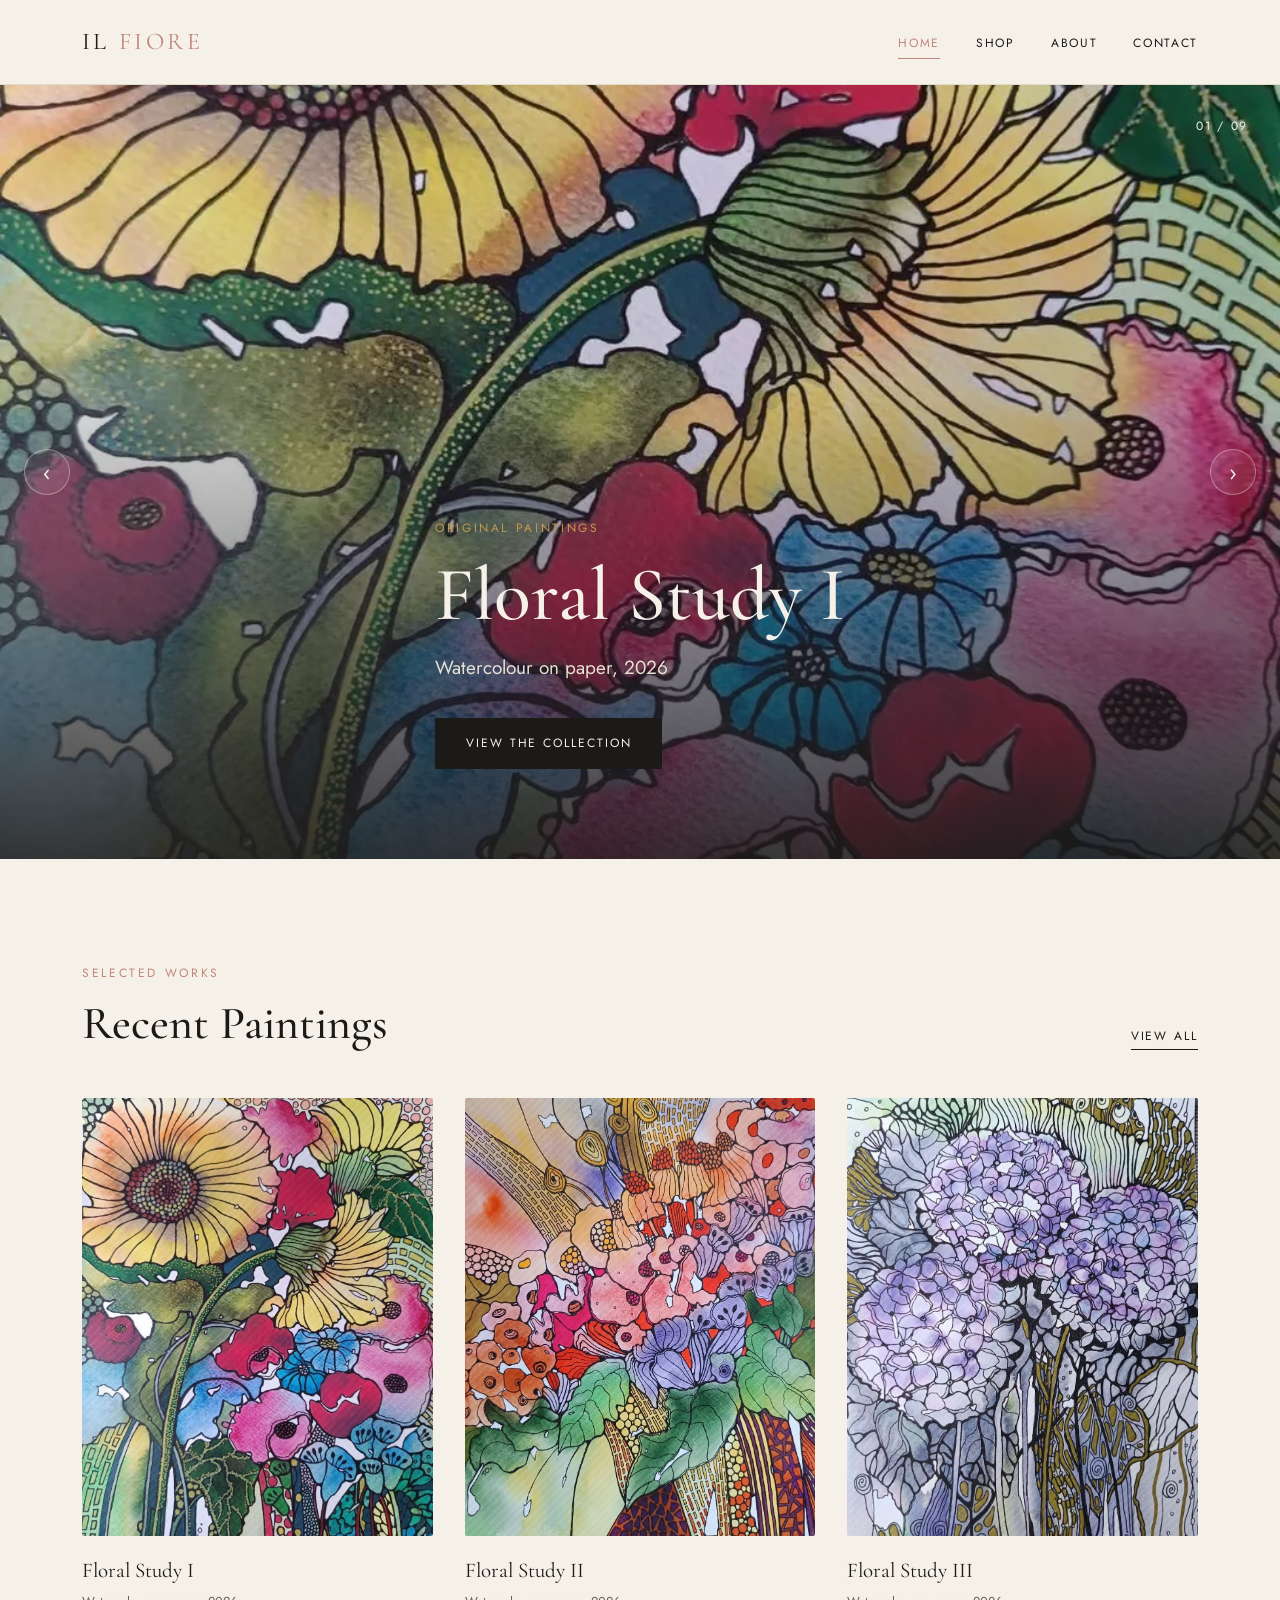
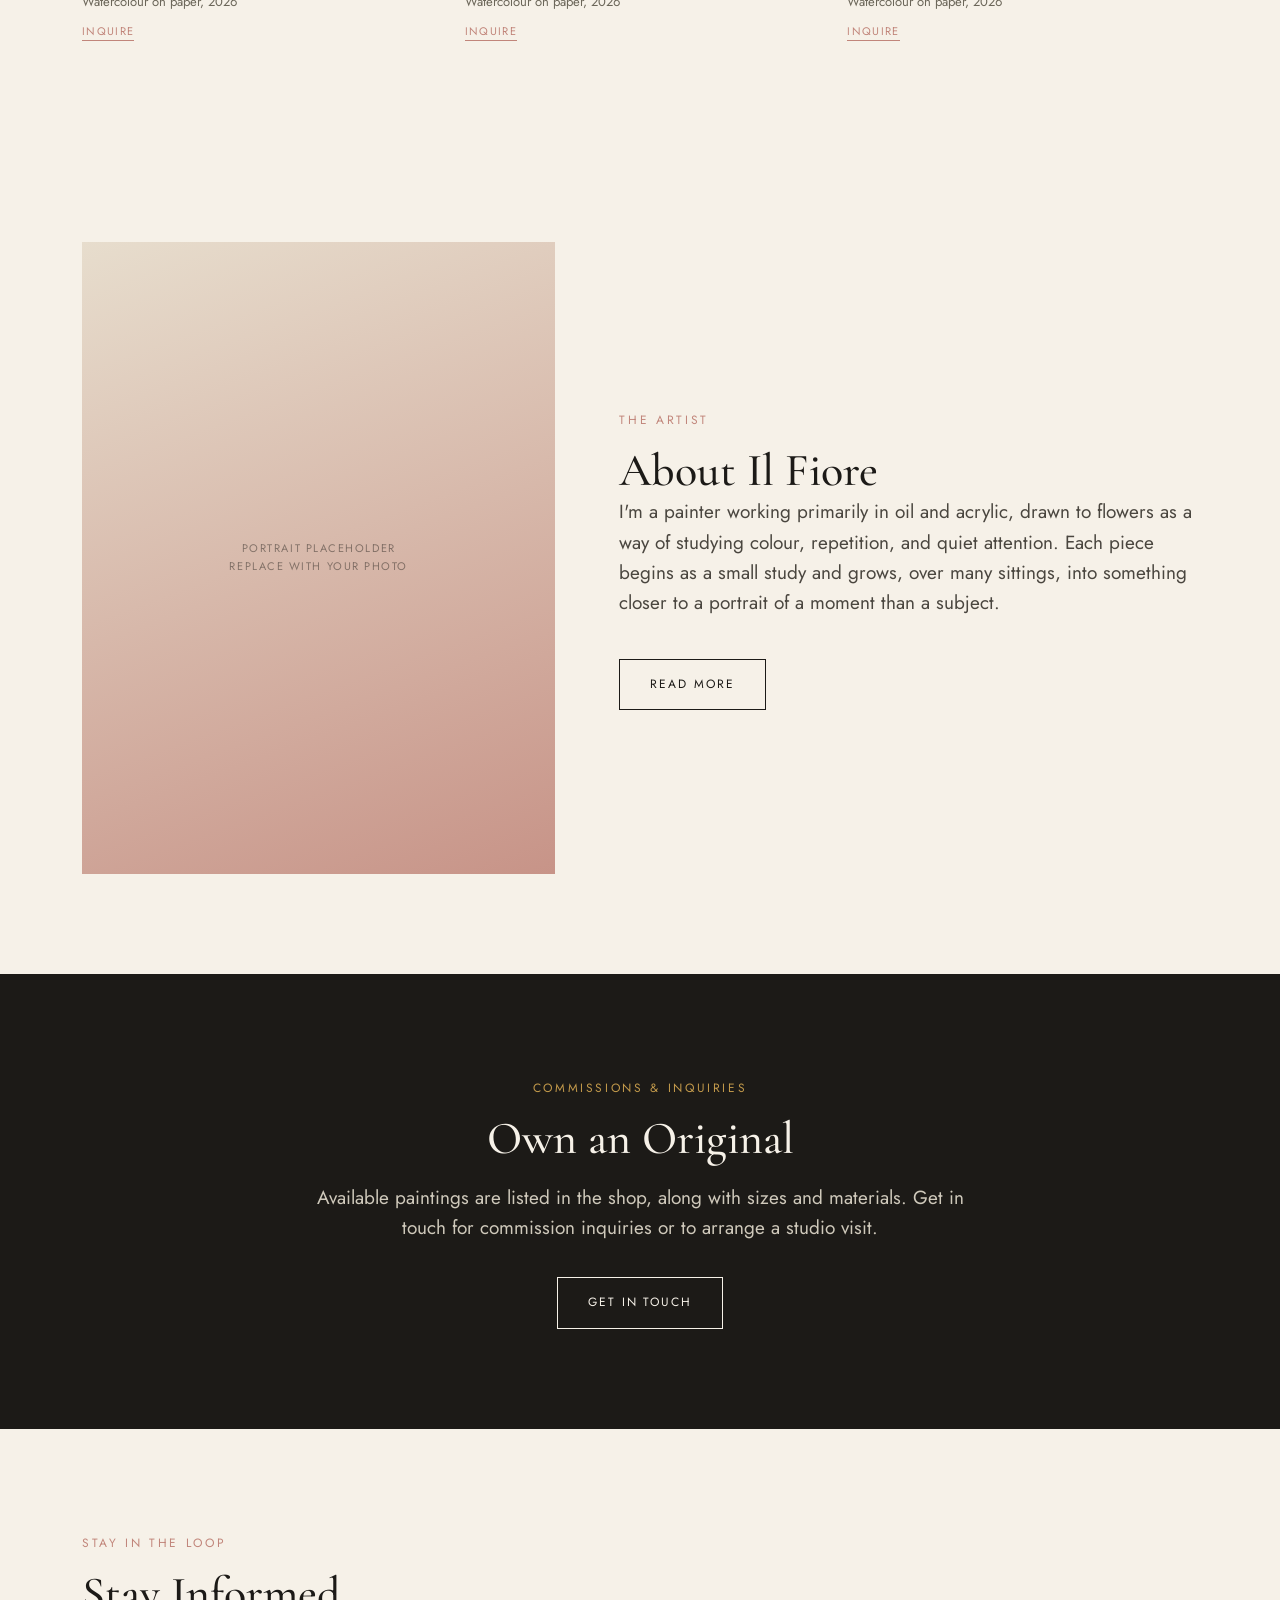
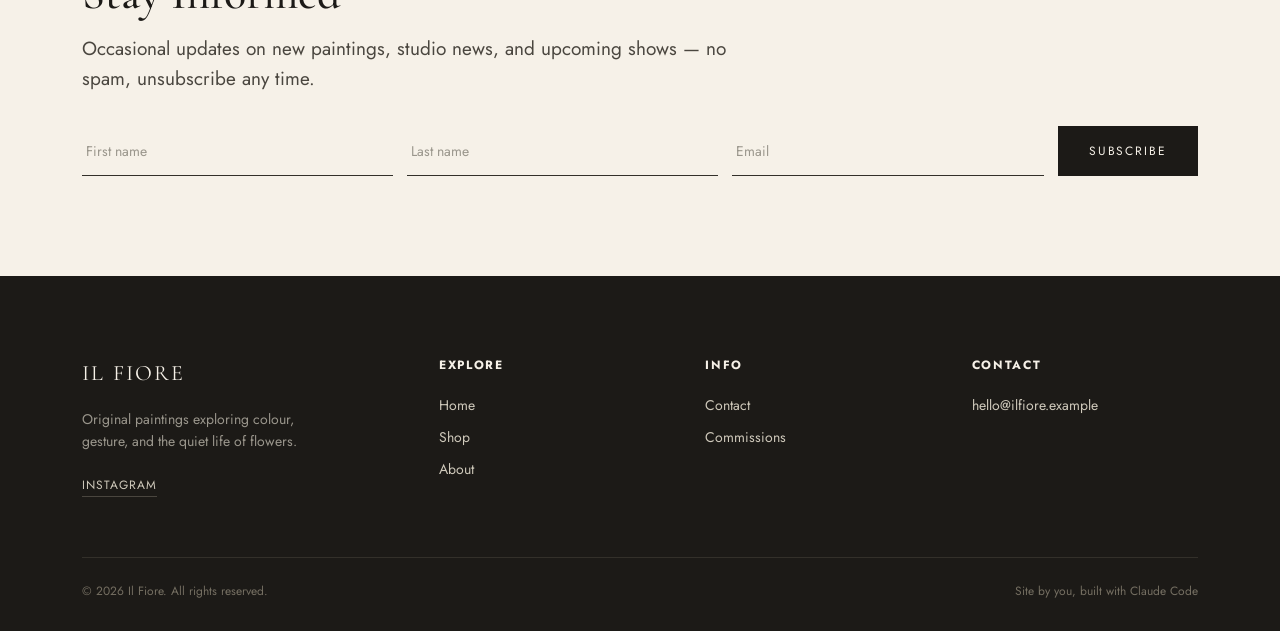
==== index.html @ 1f401772 "Replace paintings with full-resolution originals Swaps the low-res Facebook-preview crops for full-r" ====
<!doctype html>
<html lang="en">
<head>
<meta charset="UTF-8">
<title>Il Fiore — Original Watercolour Paintings</title>
<meta name="description" content="Il Fiore is an original watercolour painting collection — botanical and floral studies exploring colour, gesture, and detail. Browse available paintings, read about the artist, and inquire about commissions.">
<meta name="viewport" content="width=device-width, initial-scale=1">
<link rel="canonical" href="https://desislavadermishkova-arch.github.io/il-fiore/">
<link rel="icon" type="image/svg+xml" href="data:image/svg+xml,%3Csvg xmlns='http://www.w3.org/2000/svg' viewBox='0 0 32 32'%3E%3Ccircle cx='16' cy='16' r='4' fill='%23c39a4b'/%3E%3Cellipse cx='16' cy='7' rx='4' ry='6' fill='%23c1857a'/%3E%3Cellipse cx='25' cy='16' rx='6' ry='4' fill='%23c1857a'/%3E%3Cellipse cx='16' cy='25' rx='4' ry='6' fill='%23c1857a'/%3E%3Cellipse cx='7' cy='16' rx='6' ry='4' fill='%23c1857a'/%3E%3C/svg%3E">

<meta property="og:type" content="website">
<meta property="og:site_name" content="Il Fiore">
<meta property="og:url" content="https://desislavadermishkova-arch.github.io/il-fiore/">
<meta property="og:title" content="Il Fiore — Original Watercolour Paintings">
<meta property="og:description" content="Original watercolour paintings — botanical and floral studies exploring colour, gesture, and detail. Browse the collection and inquire about available works.">
<meta property="og:image" content="https://desislavadermishkova-arch.github.io/il-fiore/assets/works/floral-02.jpg">
<meta name="twitter:card" content="summary_large_image">
<meta name="twitter:title" content="Il Fiore — Original Watercolour Paintings">
<meta name="twitter:description" content="Original watercolour paintings — botanical and floral studies exploring colour, gesture, and detail.">
<meta name="twitter:image" content="https://desislavadermishkova-arch.github.io/il-fiore/assets/works/floral-02.jpg">

<link rel="preload" as="image" href="assets/works/floral-01.webp" fetchpriority="high">
<link rel="preconnect" href="https://fonts.googleapis.com">
<link href="https://fonts.googleapis.com/css2?family=Cormorant+Garamond:wght@400;500;600&family=Jost:wght@400;500&display=swap" rel="stylesheet">
<link rel="stylesheet" href="css/style.css">

<script type="application/ld+json">
{
  "@context": "https://schema.org",
  "@type": "WebSite",
  "name": "Il Fiore",
  "url": "https://desislavadermishkova-arch.github.io/il-fiore/",
  "description": "Original watercolour paintings — botanical and floral studies exploring colour, gesture, and detail.",
  "publisher": {
    "@type": "Person",
    "name": "Il Fiore",
    "url": "https://desislavadermishkova-arch.github.io/il-fiore/about.html",
    "jobTitle": "Painter",
    "knowsAbout": ["Watercolour painting", "Botanical illustration", "Floral art"]
  }
}
</script>
</head>
<body>

<header class="site-header">
  <div class="container">
    <a href="index.html" class="logo">Il <span>Fiore</span></a>
    <nav class="main-nav">
      <ul>
        <li><a href="index.html" class="active">Home</a></li>
        <li><a href="shop.html">Shop</a></li>
        <li><a href="about.html">About</a></li>
        <li><a href="contact.html">Contact</a></li>
      </ul>
    </nav>
    <button class="nav-toggle" aria-label="Open menu"><span></span><span></span><span></span></button>
  </div>
</header>

<section class="hero" id="hero">
  <div class="hero-slides">
    <div class="hero-slide active" style="background-image:url('assets/works/floral-01.webp')" data-title="Floral Study I" data-sub="Watercolour on paper, 2026"></div>
    <div class="hero-slide" data-bg="assets/works/floral-02.webp" data-title="Floral Study II" data-sub="Watercolour on paper, 2026"></div>
    <div class="hero-slide" data-bg="assets/works/floral-03.webp" data-title="Floral Study III" data-sub="Watercolour on paper, 2026"></div>
    <div class="hero-slide" data-bg="assets/works/floral-04.webp" data-title="Floral Study IV" data-sub="Watercolour on paper, 2026"></div>
    <div class="hero-slide" data-bg="assets/works/floral-05.webp" data-title="Floral Study V" data-sub="Watercolour on paper, 2026"></div>
    <div class="hero-slide" data-bg="assets/works/floral-06.webp" data-title="Floral Study VI" data-sub="Watercolour on paper, 2026"></div>
    <div class="hero-slide" data-bg="assets/works/floral-07.webp" data-title="Floral Study VII" data-sub="Watercolour on paper, 2026"></div>
    <div class="hero-slide" data-bg="assets/works/floral-08.webp" data-title="Floral Study VIII" data-sub="Watercolour on paper, 2026"></div>
    <div class="hero-slide" data-bg="assets/works/floral-09.webp" data-title="Floral Study IX" data-sub="Watercolour on paper, 2026"></div>
  </div>
  <div class="hero-overlay"></div>

  <button class="hero-arrow hero-prev" aria-label="Previous slide">&#8249;</button>
  <button class="hero-arrow hero-next" aria-label="Next slide">&#8250;</button>
  <div class="hero-counter"><span class="hero-counter-current">01</span> / <span class="hero-counter-total">09</span></div>

  <div class="container hero-content">
    <span class="eyebrow">Original Paintings</span>
    <h1 class="hero-title">Floral Study I</h1>
    <p class="lede hero-sub-text">Watercolour on paper, 2026</p>
    <a href="shop.html" class="btn btn-solid">View the Collection</a>
  </div>
</section>

<section>
  <div class="container">
    <div class="section-head">
      <div>
        <span class="eyebrow">Selected Works</span>
        <h2>Recent Paintings</h2>
      </div>
      <a href="shop.html" class="view-all">View All</a>
    </div>

    <div class="work-grid">
      <article class="work-card" data-work data-title="Floral Study I" data-sub="Watercolour on paper, 2026" data-desc="A sunflower and poppy bouquet with a blue cornflower accent, set against a warm dotted ground.">
        <div class="placeholder-art"><picture>
          <source srcset="assets/works/floral-01.webp" type="image/webp">
          <img src="assets/works/floral-01.jpg" alt="Watercolour painting of a sunflower and poppy bouquet with a blue cornflower accent" loading="lazy">
        </picture></div>
        <div class="work-meta">
          <div class="work-title">Floral Study I</div>
          <div class="work-sub">Watercolour on paper, 2026</div>
          <a href="contact.html?work=Floral%20Study%20I" class="work-inquire">Inquire</a>
        </div>
      </article>

      <article class="work-card" data-work data-title="Floral Study II" data-sub="Watercolour on paper, 2026" data-desc="A soft bouquet of peach and mauve blooms with finely patterned stems and dotted centres.">
        <div class="placeholder-art"><picture>
          <source srcset="assets/works/floral-02.webp" type="image/webp">
          <img src="assets/works/floral-02.jpg" alt="Watercolour painting of a peach and mauve floral bouquet" loading="lazy">
        </picture></div>
        <div class="work-meta">
          <div class="work-title">Floral Study II</div>
          <div class="work-sub">Watercolour on paper, 2026</div>
          <a href="contact.html?work=Floral%20Study%20II" class="work-inquire">Inquire</a>
        </div>
      </article>

      <article class="work-card" data-work data-title="Floral Study III" data-sub="Watercolour on paper, 2026" data-desc="Layered purple hydrangea blooms in delicate line work over soft washes.">
        <div class="placeholder-art"><picture>
          <source srcset="assets/works/floral-03.webp" type="image/webp">
          <img src="assets/works/floral-03.jpg" alt="Watercolour painting of purple hydrangea blooms" loading="lazy">
        </picture></div>
        <div class="work-meta">
          <div class="work-title">Floral Study III</div>
          <div class="work-sub">Watercolour on paper, 2026</div>
          <a href="contact.html?work=Floral%20Study%20III" class="work-inquire">Inquire</a>
        </div>
      </article>
    </div>
  </div>
</section>

<section>
  <div class="container split">
    <div class="portrait-placeholder"><span class="ph-label">Portrait placeholder<br>replace with your photo</span></div>
    <div>
      <span class="eyebrow">The Artist</span>
      <h2>About Il Fiore</h2>
      <p class="lede">I'm a painter working primarily in oil and acrylic, drawn to flowers as a way of studying colour, repetition, and quiet attention. Each piece begins as a small study and grows, over many sittings, into something closer to a portrait of a moment than a subject.</p>
      <a href="about.html" class="btn mt-40">Read More</a>
    </div>
  </div>
</section>

<section class="band-dark">
  <div class="container text-center">
    <span class="eyebrow">Commissions &amp; Inquiries</span>
    <h2>Own an Original</h2>
    <p class="lede" style="margin: 18px auto 34px; color:#cfc9bb;">Available paintings are listed in the shop, along with sizes and materials. Get in touch for commission inquiries or to arrange a studio visit.</p>
    <a href="contact.html" class="btn">Get in Touch</a>
  </div>
</section>

<section>
  <div class="container">
    <span class="eyebrow">Stay in the Loop</span>
    <h2>Stay Informed</h2>
    <p class="lede" style="margin-top:14px;">Occasional updates on new paintings, studio news, and upcoming shows — no spam, unsubscribe any time.</p>
    <form class="newsletter-form" data-local-only>
      <input type="text" placeholder="First name" required>
      <input type="text" placeholder="Last name" required>
      <input type="email" placeholder="Email" required>
      <button type="submit" class="btn btn-solid">Subscribe</button>
    </form>
    <p class="form-success">Thank you — you're on the list.</p>
  </div>
</section>

<footer class="site-footer">
  <div class="container">
    <div class="footer-grid">
      <div>
        <div class="footer-logo">Il Fiore</div>
        <p class="footer-tagline">Original paintings exploring colour, gesture, and the quiet life of flowers.</p>
        <div class="social-row">
          <a href="#">Instagram</a>
        </div>
      </div>
      <div>
        <h4>Explore</h4>
        <ul>
          <li><a href="index.html">Home</a></li>
          <li><a href="shop.html">Shop</a></li>
          <li><a href="about.html">About</a></li>
        </ul>
      </div>
      <div>
        <h4>Info</h4>
        <ul>
          <li><a href="contact.html">Contact</a></li>
          <li><a href="contact.html">Commissions</a></li>
        </ul>
      </div>
      <div>
        <h4>Contact</h4>
        <ul>
          <li><a href="mailto:hello@ilfiore.example">hello@ilfiore.example</a></li>
        </ul>
      </div>
    </div>
    <div class="footer-bottom">
      <span>© 2026 Il Fiore. All rights reserved.</span>
      <span>Site by you, built with Claude Code</span>
    </div>
  </div>
</footer>

<div class="modal-overlay" id="work-modal">
  <div class="modal-box">
    <div class="placeholder-art"><img alt=""></div>
    <div class="modal-info">
      <button class="modal-close" aria-label="Close">&times;</button>
      <div class="work-title"></div>
      <div class="work-sub"></div>
      <p class="modal-desc"></p>
      <a href="contact.html" class="btn btn-solid work-inquire">Inquire About This Piece</a>
    </div>
  </div>
</div>

<script src="js/main.js"></script>
</body>
</html>
---- css/style.css ----
/* ===== Il Fiore — design tokens ===== */
:root {
  --cream: #f6f1e8;
  --cream-dim: #efe8da;
  --ink: #1c1a17;
  --ink-soft: #3a3530;
  --rose: #c1857a;
  --sage: #8a9a7e;
  --gold: #c39a4b;
  --plum: #7d6a86;
  --line: #e2dbca;
  --line-dark: #33302a;

  --font-serif: 'Cormorant Garamond', Georgia, 'Times New Roman', serif;
  --font-sans: 'Jost', 'Helvetica Neue', Arial, sans-serif;

  --max: 1180px;
}

/* ===== Reset ===== */
* { box-sizing: border-box; margin: 0; padding: 0; }
html { scroll-behavior: smooth; }
body {
  font-family: var(--font-sans);
  background: var(--cream);
  color: var(--ink);
  line-height: 1.6;
  -webkit-font-smoothing: antialiased;
}
img { max-width: 100%; display: block; }
a { color: inherit; text-decoration: none; }
ul { list-style: none; }
button { font-family: inherit; cursor: pointer; }
.container { max-width: var(--max); margin: 0 auto; padding: 0 32px; }

.eyebrow {
  font-family: var(--font-sans);
  font-size: 12px;
  letter-spacing: 0.22em;
  text-transform: uppercase;
  color: var(--rose);
  display: inline-block;
  margin-bottom: 14px;
}
h1, h2, h3 { font-family: var(--font-serif); font-weight: 500; line-height: 1.15; }
h1 { font-size: clamp(40px, 6vw, 76px); }
h2 { font-size: clamp(30px, 4vw, 46px); }
h3 { font-size: 24px; }
p.lede { font-size: 19px; color: #4a463f; max-width: 60ch; }

.btn {
  display: inline-flex;
  align-items: center;
  gap: 10px;
  font-family: var(--font-sans);
  font-size: 12px;
  letter-spacing: 0.16em;
  text-transform: uppercase;
  padding: 15px 30px;
  border: 1px solid var(--ink);
  background: transparent;
  color: var(--ink);
  transition: background .25s ease, color .25s ease;
}
.btn:hover { background: var(--ink); color: var(--cream); }
.btn-solid { background: var(--ink); color: var(--cream); }
.btn-solid:hover { background: var(--rose); border-color: var(--rose); color: var(--cream); }

/* ===== Header ===== */
.site-header {
  position: sticky; top: 0; z-index: 50;
  background: var(--cream);
  border-bottom: 1px solid var(--line);
}
.site-header .container {
  display: flex; align-items: center; justify-content: space-between;
  height: 84px;
}
.logo {
  font-family: var(--font-serif);
  font-size: 24px;
  letter-spacing: 0.14em;
  text-transform: uppercase;
}
.logo span { color: var(--rose); }
.main-nav ul { display: flex; gap: 36px; }
.main-nav a {
  font-size: 12px;
  letter-spacing: 0.14em;
  text-transform: uppercase;
  padding: 6px 0;
  border-bottom: 1px solid transparent;
  transition: border-color .2s ease, color .2s ease;
}
.main-nav a:hover, .main-nav a.active { border-color: var(--rose); color: var(--rose); }
.nav-toggle {
  display: none;
  flex-direction: column; gap: 5px;
  background: none; border: none;
}
.nav-toggle span { width: 26px; height: 1.5px; background: var(--ink); }

@media (max-width: 860px) {
  .main-nav { position: fixed; inset: 84px 0 0 0; background: var(--cream); transform: translateY(-110%); transition: transform .3s ease; }
  .main-nav.open { transform: translateY(0); }
  .main-nav ul { flex-direction: column; gap: 0; padding: 12px 32px; }
  .main-nav a { display: block; padding: 16px 0; border-bottom: 1px solid var(--line); font-size: 14px; }
  .nav-toggle { display: flex; }
}

/* ===== Hero (image carousel) ===== */
.hero {
  position: relative;
  min-height: 86vh;
  display: flex; align-items: flex-end;
  padding: 60px 0 90px;
  overflow: hidden;
  background: var(--ink);
}
.hero-slides { position: absolute; inset: 0; }
.hero-slide {
  position: absolute; inset: 0;
  background-size: cover;
  background-position: center;
  opacity: 0;
  transition: opacity 1.1s ease;
}
.hero-slide.active { opacity: 1; }
.hero-overlay {
  position: absolute; inset: 0;
  background: linear-gradient(180deg, rgba(28,26,23,.05) 0%, rgba(28,26,23,.15) 40%, rgba(28,26,23,.85) 100%);
  z-index: 1;
}
.hero-content { position: relative; z-index: 2; max-width: 720px; color: var(--cream); }
.hero-content .eyebrow { color: var(--gold); }
.hero-content h1.hero-title { color: var(--cream); }
.hero-content p.lede, .hero-sub-text { color: #e5e0d3; margin-top: 14px; margin-bottom: 34px; }

.hero-arrow {
  position: absolute; top: 50%; transform: translateY(-50%); z-index: 3;
  width: 46px; height: 46px; border-radius: 50%;
  display: flex; align-items: center; justify-content: center;
  background: rgba(255,255,255,.08); border: 1px solid rgba(255,255,255,.35);
  color: var(--cream); font-size: 22px; line-height: 1;
  transition: background .2s ease;
}
.hero-arrow:hover { background: rgba(255,255,255,.2); }
.hero-prev { left: 24px; }
.hero-next { right: 24px; }

.hero-counter {
  position: absolute; top: 32px; right: 32px; z-index: 3;
  color: var(--cream); font-size: 12px; letter-spacing: 0.14em;
}

@media (max-width: 700px) {
  .hero-arrow { width: 38px; height: 38px; font-size: 18px; }
  .hero-prev { left: 12px; }
  .hero-next { right: 12px; }
  .hero-counter { top: 20px; right: 20px; }
}

/* ===== Sections ===== */
section { padding: 100px 0; }
.section-head {
  display: flex; align-items: flex-end; justify-content: space-between;
  gap: 24px; margin-bottom: 48px; flex-wrap: wrap;
}
.section-head .view-all { font-size: 12px; letter-spacing: 0.16em; text-transform: uppercase; border-bottom: 1px solid var(--ink); padding-bottom: 3px; }

/* ===== Work grid & cards ===== */
.work-grid { display: grid; grid-template-columns: repeat(3, 1fr); gap: 40px 32px; }
@media (max-width: 960px) { .work-grid { grid-template-columns: repeat(2, 1fr); } }
@media (max-width: 620px) { .work-grid { grid-template-columns: 1fr; } }

.work-card { cursor: pointer; }
.placeholder-art {
  position: relative;
  aspect-ratio: 4 / 5;
  border-radius: 2px;
  overflow: hidden;
  margin-bottom: 18px;
  background: var(--cream-dim);
  transition: transform .4s ease;
}
.work-card:hover .placeholder-art { transform: translateY(-4px); }
.placeholder-art::after {
  content: "";
  position: absolute; inset: 0;
  background-image: repeating-linear-gradient(135deg, rgba(255,255,255,.08) 0 2px, transparent 2px 6px);
  mix-blend-mode: overlay;
}
.placeholder-art .ph-label {
  position: absolute; inset: 0;
  display: flex; align-items: center; justify-content: center;
  text-align: center; padding: 24px;
  font-family: var(--font-sans);
  font-size: 11px; letter-spacing: 0.14em; text-transform: uppercase;
  color: rgba(28,26,23,.45);
}
.placeholder-art img { position: absolute; inset: 0; width: 100%; height: 100%; object-fit: cover; }

.hue-1 { background: linear-gradient(150deg,#e9c9c2,#c1857a); }
.hue-2 { background: linear-gradient(150deg,#dbe0cf,#8a9a7e); }
.hue-3 { background: linear-gradient(150deg,#f0ddb1,#c39a4b); }
.hue-4 { background: linear-gradient(150deg,#e3d7e6,#7d6a86); }
.hue-5 { background: linear-gradient(150deg,#f2e2d6,#b98a63); }
.hue-6 { background: linear-gradient(150deg,#d9e2e4,#7f9aa3); }

.work-meta .work-title { font-family: var(--font-serif); font-size: 21px; }
.work-meta .work-sub { font-size: 13px; color: #6b6659; margin-top: 4px; }
.work-meta .work-inquire { display: inline-block; margin-top: 10px; font-size: 11px; letter-spacing: 0.12em; text-transform: uppercase; border-bottom: 1px solid var(--rose); color: var(--rose); }

/* ===== Split / about teaser ===== */
.split { display: grid; grid-template-columns: 0.9fr 1.1fr; gap: 64px; align-items: center; }
@media (max-width: 860px) { .split { grid-template-columns: 1fr; } }
.portrait-placeholder {
  aspect-ratio: 3/4; background: linear-gradient(160deg,#e7ddcd,#c1857a 120%);
  position: relative; overflow: hidden;
}
.portrait-placeholder .ph-label { position:absolute; inset:0; display:flex; align-items:center; justify-content:center; font-size:11px; letter-spacing:.14em; text-transform:uppercase; color: rgba(28,26,23,.45); text-align:center; padding: 24px; }

/* ===== Dark band (CTA) ===== */
.band-dark { background: var(--ink); color: var(--cream); }
.band-dark .eyebrow { color: var(--gold); }
.band-dark .btn { border-color: var(--cream); color: var(--cream); }
.band-dark .btn:hover { background: var(--cream); color: var(--ink); }

/* ===== Newsletter ===== */
.newsletter-form { display: grid; grid-template-columns: 1fr 1fr 1fr auto; gap: 14px; margin-top: 32px; }
@media (max-width: 760px) { .newsletter-form { grid-template-columns: 1fr; } }
.newsletter-form input {
  background: transparent; border: none; border-bottom: 1px solid var(--line-dark);
  color: var(--cream); padding: 12px 4px; font-family: var(--font-sans); font-size: 14px;
}
.newsletter-form input::placeholder { color: #9a968c; }
.form-note { font-size: 12px; color: #9a968c; margin-top: 16px; max-width: 60ch; }
.form-success { margin-top: 16px; font-size: 13px; color: var(--gold); display: none; }
.form-success.show { display: block; }

/* ===== Footer ===== */
.site-footer { background: var(--ink); color: #cfc9bb; padding: 80px 0 30px; }
.footer-grid { display: grid; grid-template-columns: 1.4fr 1fr 1fr 1fr; gap: 40px; }
@media (max-width: 860px) { .footer-grid { grid-template-columns: repeat(2, 1fr); } }
@media (max-width: 560px) { .footer-grid { grid-template-columns: 1fr; } }
.footer-grid h4 { font-family: var(--font-sans); font-size: 12px; letter-spacing: 0.14em; text-transform: uppercase; color: var(--cream); margin-bottom: 18px; }
.footer-grid li { margin-bottom: 10px; font-size: 14px; }
.footer-grid a:hover { color: var(--rose); }
.footer-logo { font-family: var(--font-serif); font-size: 22px; color: var(--cream); letter-spacing: .1em; text-transform: uppercase; margin-bottom: 16px; }
.footer-tagline { font-size: 14px; max-width: 32ch; color: #9a968c; margin-bottom: 24px; }
.social-row { display: flex; gap: 16px; }
.social-row a { font-size: 12px; letter-spacing: .08em; text-transform: uppercase; border-bottom: 1px solid #4a463f; }
.footer-bottom {
  margin-top: 60px; padding-top: 24px; border-top: 1px solid var(--line-dark);
  display: flex; justify-content: space-between; flex-wrap: wrap; gap: 12px;
  font-size: 12px; color: #756f62;
}

/* ===== Page header (interior pages) ===== */
.page-hero { padding: 70px 0 40px; border-bottom: 1px solid var(--line); }
.page-hero .eyebrow { color: var(--rose); }

/* ===== About page ===== */
.bio-block { margin-bottom: 26px; }
.bio-block h3 { margin-bottom: 10px; }
.bio-block p { color: #4a463f; max-width: 62ch; }

/* ===== Shop filters ===== */
.shop-toolbar { display:flex; gap: 24px; margin-bottom: 40px; flex-wrap: wrap; }
.shop-toolbar button {
  background: none; border: 1px solid var(--line); padding: 8px 18px;
  font-size: 12px; letter-spacing: .1em; text-transform: uppercase;
  transition: all .2s ease;
}
.shop-toolbar button.active, .shop-toolbar button:hover { background: var(--ink); color: var(--cream); border-color: var(--ink); }

/* ===== FAQ ===== */
.faq-list { display: grid; grid-template-columns: 1fr 1fr; gap: 40px; }
@media (max-width: 760px) { .faq-list { grid-template-columns: 1fr; } }
.faq-item h3 { color: var(--cream); font-size: 20px; margin-bottom: 10px; }
.faq-item p { color: #cfc9bb; max-width: 46ch; }

/* ===== Contact page ===== */
.contact-grid { display: grid; grid-template-columns: 1fr 1fr; gap: 64px; }
@media (max-width: 860px) { .contact-grid { grid-template-columns: 1fr; } }
.field { margin-bottom: 22px; }
.field label { display: block; font-size: 12px; letter-spacing: .1em; text-transform: uppercase; margin-bottom: 8px; color: #6b6659; }
.field input, .field textarea {
  width: 100%; border: none; border-bottom: 1px solid var(--line); background: transparent;
  padding: 10px 2px; font-family: var(--font-sans); font-size: 15px; color: var(--ink);
}
.field textarea { resize: vertical; min-height: 120px; }
.contact-info li { margin-bottom: 22px; }
.contact-info .label { font-size: 12px; letter-spacing: .1em; text-transform: uppercase; color: var(--rose); display:block; margin-bottom: 4px; }

/* ===== Lightbox modal ===== */
.modal-overlay {
  position: fixed; inset: 0; background: rgba(28,26,23,.86);
  display: none; align-items: center; justify-content: center; z-index: 200; padding: 24px;
}
.modal-overlay.open { display: flex; }
.modal-box {
  background: var(--cream); max-width: 880px; width: 100%; max-height: 88vh; overflow: auto;
  display: grid; grid-template-columns: 1.1fr 1fr;
}
@media (max-width: 760px) { .modal-box { grid-template-columns: 1fr; } }
.modal-box .placeholder-art { aspect-ratio: 4/5; margin: 0; border-radius: 0; }
.modal-info { padding: 40px; position: relative; }
.modal-close {
  position: absolute; top: 16px; right: 20px; background: none; border: none;
  font-size: 22px; line-height: 1; color: var(--ink);
}
.modal-info .work-title { font-size: 28px; margin-bottom: 6px; }
.modal-info .work-sub { color: #6b6659; margin-bottom: 24px; }
.modal-info p { color: #4a463f; margin-bottom: 24px; }

/* ===== Utility ===== */
.text-center { text-align: center; }
.mt-40 { margin-top: 40px; }
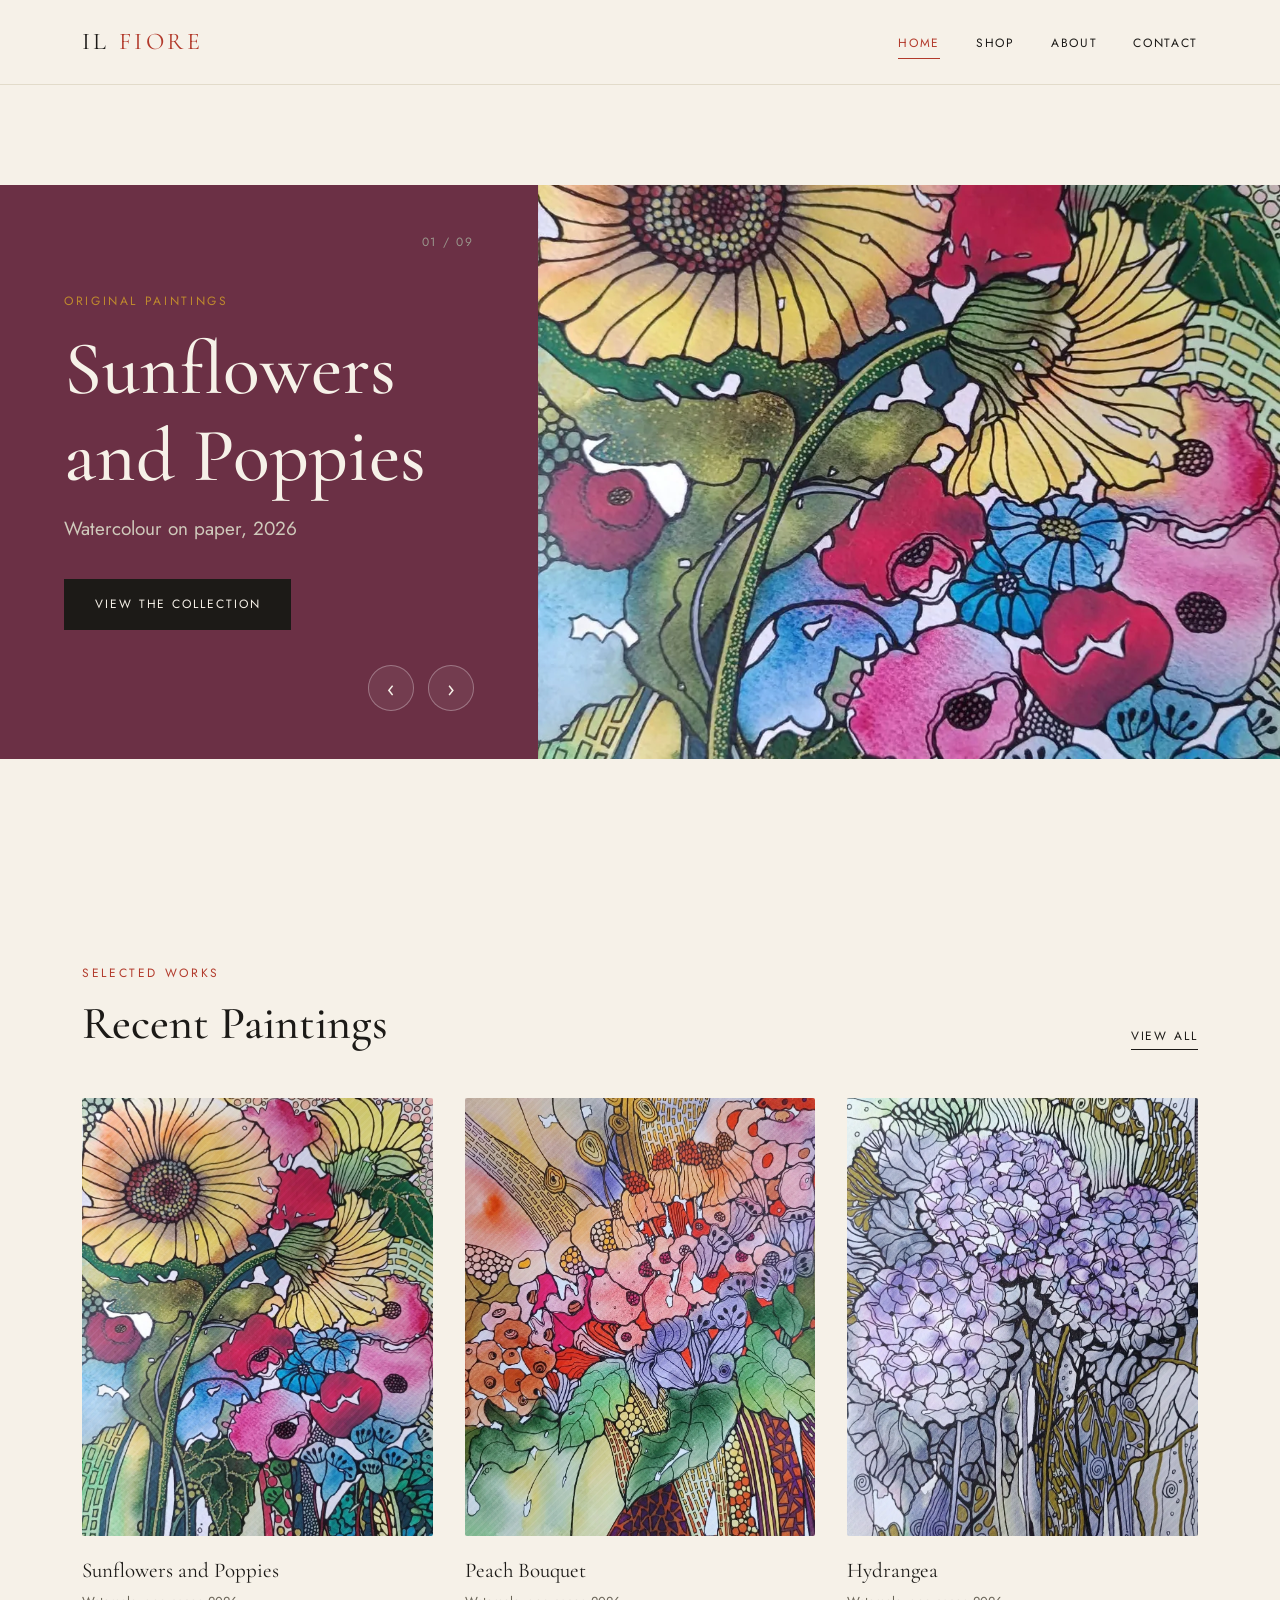
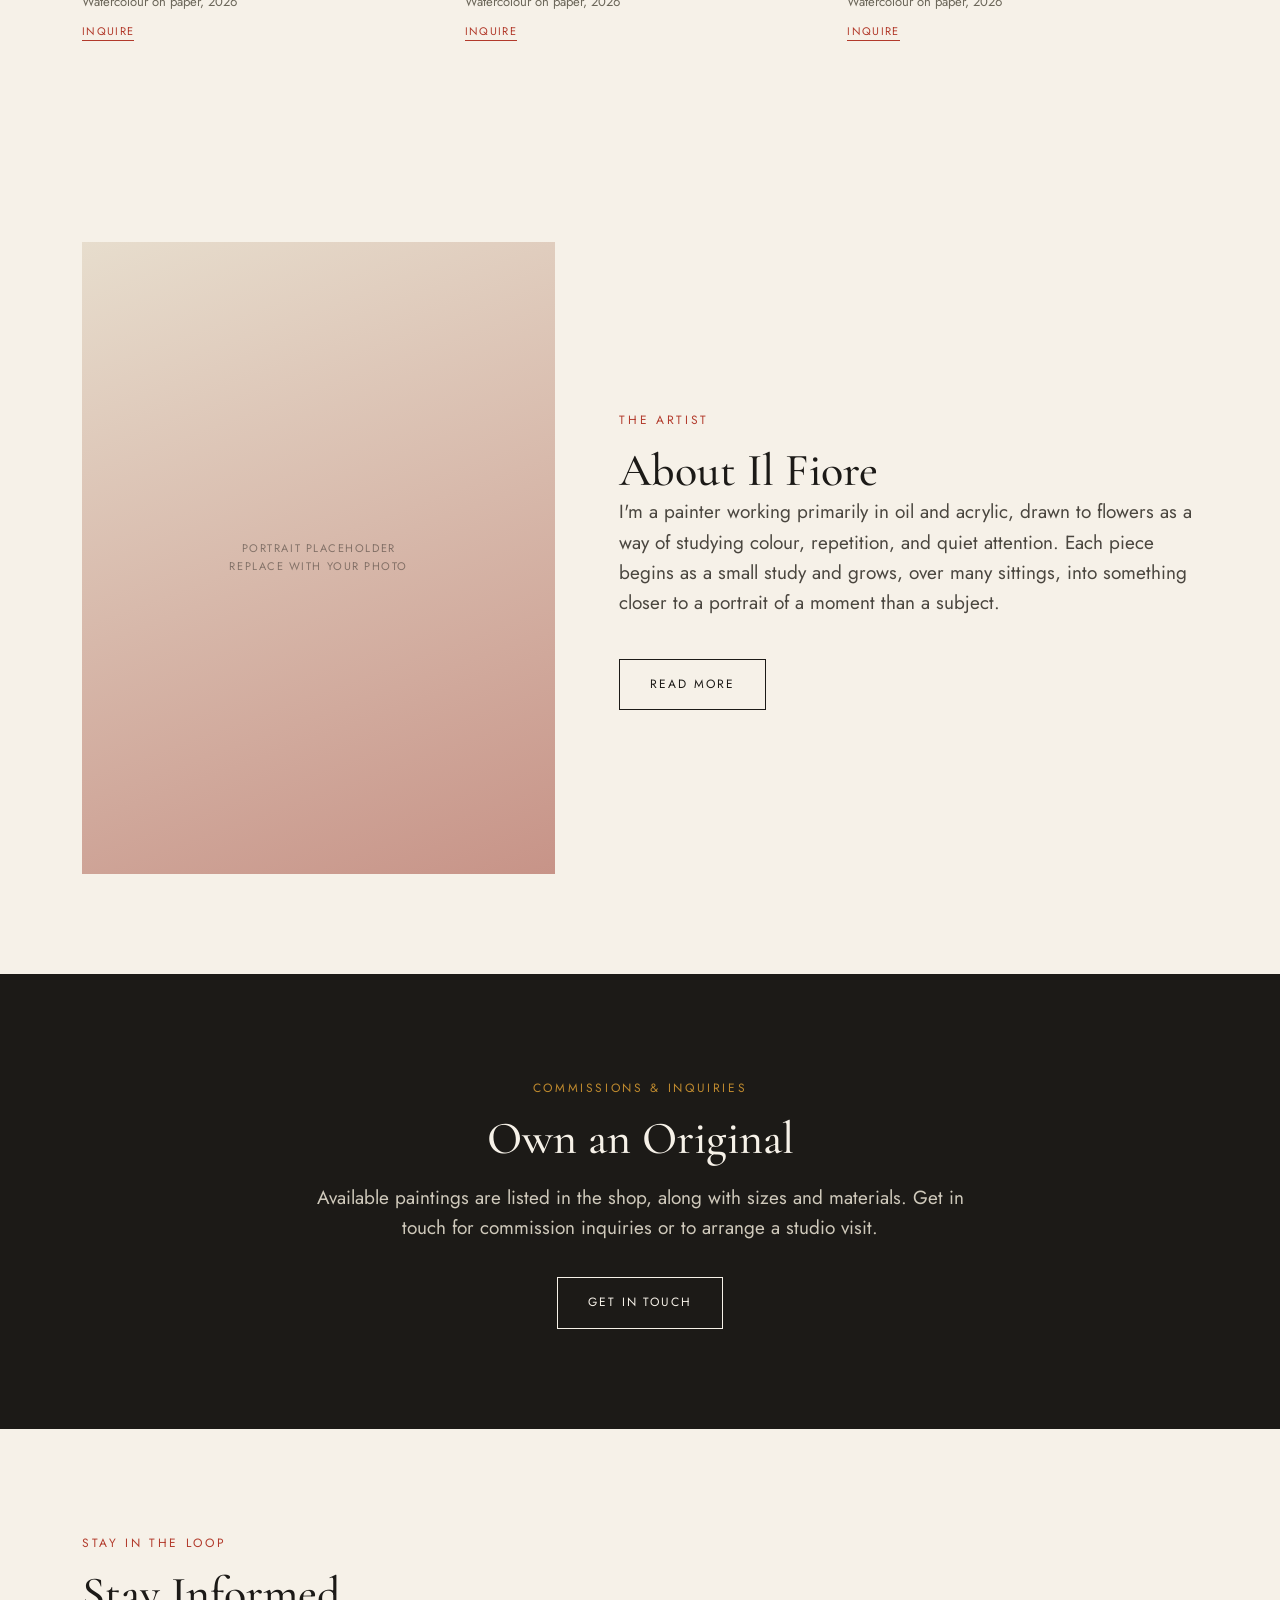
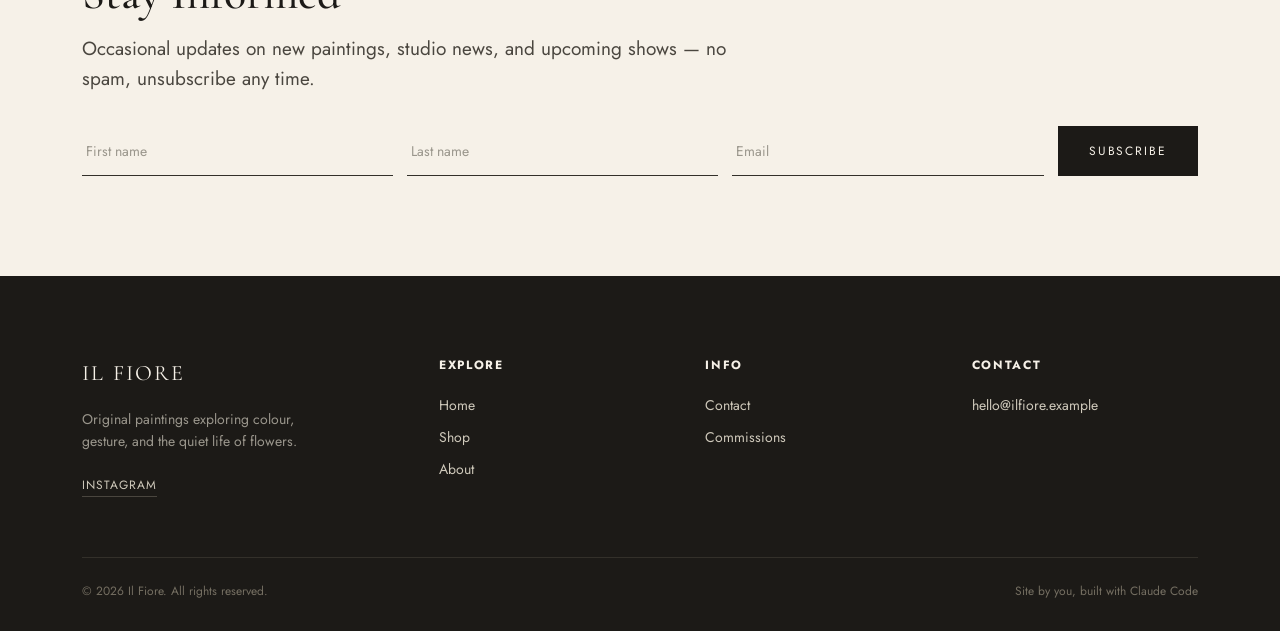
==== commit 22a0233d: "Rework hero into split panel with per-painting colors; rename works Hero is now a two-column layout " ====
--- a/index.html
+++ b/index.html
@@ -59,28 +59,31 @@
 </header>
 
 <section class="hero" id="hero">
-  <div class="hero-slides">
-    <div class="hero-slide active" style="background-image:url('assets/works/floral-01.webp')" data-title="Floral Study I" data-sub="Watercolour on paper, 2026"></div>
-    <div class="hero-slide" data-bg="assets/works/floral-02.webp" data-title="Floral Study II" data-sub="Watercolour on paper, 2026"></div>
-    <div class="hero-slide" data-bg="assets/works/floral-03.webp" data-title="Floral Study III" data-sub="Watercolour on paper, 2026"></div>
-    <div class="hero-slide" data-bg="assets/works/floral-04.webp" data-title="Floral Study IV" data-sub="Watercolour on paper, 2026"></div>
-    <div class="hero-slide" data-bg="assets/works/floral-05.webp" data-title="Floral Study V" data-sub="Watercolour on paper, 2026"></div>
-    <div class="hero-slide" data-bg="assets/works/floral-06.webp" data-title="Floral Study VI" data-sub="Watercolour on paper, 2026"></div>
-    <div class="hero-slide" data-bg="assets/works/floral-07.webp" data-title="Floral Study VII" data-sub="Watercolour on paper, 2026"></div>
-    <div class="hero-slide" data-bg="assets/works/floral-08.webp" data-title="Floral Study VIII" data-sub="Watercolour on paper, 2026"></div>
-    <div class="hero-slide" data-bg="assets/works/floral-09.webp" data-title="Floral Study IX" data-sub="Watercolour on paper, 2026"></div>
-  </div>
-  <div class="hero-overlay"></div>
-
-  <button class="hero-arrow hero-prev" aria-label="Previous slide">&#8249;</button>
-  <button class="hero-arrow hero-next" aria-label="Next slide">&#8250;</button>
-  <div class="hero-counter"><span class="hero-counter-current">01</span> / <span class="hero-counter-total">09</span></div>
-
-  <div class="container hero-content">
-    <span class="eyebrow">Original Paintings</span>
-    <h1 class="hero-title">Floral Study I</h1>
-    <p class="lede hero-sub-text">Watercolour on paper, 2026</p>
-    <a href="shop.html" class="btn btn-solid">View the Collection</a>
+  <div class="hero-info" style="background-color:#6b3045">
+    <div class="hero-counter"><span class="hero-counter-current">01</span> / <span class="hero-counter-total">09</span></div>
+    <div class="hero-text">
+      <span class="eyebrow">Original Paintings</span>
+      <h1 class="hero-title">Sunflowers and Poppies</h1>
+      <p class="lede hero-sub-text">Watercolour on paper, 2026</p>
+      <a href="shop.html" class="btn btn-solid">View the Collection</a>
+    </div>
+    <div class="hero-nav-arrows">
+      <button class="hero-arrow hero-prev" aria-label="Previous slide">&#8249;</button>
+      <button class="hero-arrow hero-next" aria-label="Next slide">&#8250;</button>
+    </div>
+  </div>
+  <div class="hero-image">
+    <div class="hero-slides">
+      <div class="hero-slide active" style="background-image:url('assets/works/floral-01.webp')" data-title="Sunflowers and Poppies" data-sub="Watercolour on paper, 2026" data-color="#6b3045"></div>
+      <div class="hero-slide" data-bg="assets/works/floral-02.webp" data-title="Peach Bouquet" data-sub="Watercolour on paper, 2026" data-color="#6b3c30"></div>
+      <div class="hero-slide" data-bg="assets/works/floral-03.webp" data-title="Hydrangea" data-sub="Watercolour on paper, 2026" data-color="#3c306b"></div>
+      <div class="hero-slide" data-bg="assets/works/floral-04.webp" data-title="Tulips" data-sub="Watercolour on paper, 2026" data-color="#6b303f"></div>
+      <div class="hero-slide" data-bg="assets/works/floral-05.webp" data-title="Wild Berries" data-sub="Watercolour on paper, 2026" data-color="#6b4b30"></div>
+      <div class="hero-slide" data-bg="assets/works/floral-06.webp" data-title="Cluster" data-sub="Watercolour on paper, 2026" data-color="#306b68"></div>
+      <div class="hero-slide" data-bg="assets/works/floral-07.webp" data-title="Sunflower Field" data-sub="Watercolour on paper, 2026" data-color="#6b5830"></div>
+      <div class="hero-slide" data-bg="assets/works/floral-08.webp" data-title="Pastel Bloom" data-sub="Watercolour on paper, 2026" data-color="#6b3f30"></div>
+      <div class="hero-slide" data-bg="assets/works/floral-09.webp" data-title="Violet and Gold" data-sub="Watercolour on paper, 2026" data-color="#4c306b"></div>
+    </div>
   </div>
 </section>
 
@@ -95,39 +98,39 @@
     </div>
 
     <div class="work-grid">
-      <article class="work-card" data-work data-title="Floral Study I" data-sub="Watercolour on paper, 2026" data-desc="A sunflower and poppy bouquet with a blue cornflower accent, set against a warm dotted ground.">
+      <article class="work-card" data-work data-title="Sunflowers and Poppies" data-sub="Watercolour on paper, 2026" data-desc="A sunflower and poppy bouquet with a blue cornflower accent, set against a warm dotted ground.">
         <div class="placeholder-art"><picture>
           <source srcset="assets/works/floral-01.webp" type="image/webp">
           <img src="assets/works/floral-01.jpg" alt="Watercolour painting of a sunflower and poppy bouquet with a blue cornflower accent" loading="lazy">
         </picture></div>
         <div class="work-meta">
-          <div class="work-title">Floral Study I</div>
+          <div class="work-title">Sunflowers and Poppies</div>
           <div class="work-sub">Watercolour on paper, 2026</div>
-          <a href="contact.html?work=Floral%20Study%20I" class="work-inquire">Inquire</a>
+          <a href="contact.html?work=Sunflowers%20and%20Poppies" class="work-inquire">Inquire</a>
         </div>
       </article>
 
-      <article class="work-card" data-work data-title="Floral Study II" data-sub="Watercolour on paper, 2026" data-desc="A soft bouquet of peach and mauve blooms with finely patterned stems and dotted centres.">
+      <article class="work-card" data-work data-title="Peach Bouquet" data-sub="Watercolour on paper, 2026" data-desc="A soft bouquet of peach and mauve blooms with finely patterned stems and dotted centres.">
         <div class="placeholder-art"><picture>
           <source srcset="assets/works/floral-02.webp" type="image/webp">
           <img src="assets/works/floral-02.jpg" alt="Watercolour painting of a peach and mauve floral bouquet" loading="lazy">
         </picture></div>
         <div class="work-meta">
-          <div class="work-title">Floral Study II</div>
+          <div class="work-title">Peach Bouquet</div>
           <div class="work-sub">Watercolour on paper, 2026</div>
-          <a href="contact.html?work=Floral%20Study%20II" class="work-inquire">Inquire</a>
+          <a href="contact.html?work=Peach%20Bouquet" class="work-inquire">Inquire</a>
         </div>
       </article>
 
-      <article class="work-card" data-work data-title="Floral Study III" data-sub="Watercolour on paper, 2026" data-desc="Layered purple hydrangea blooms in delicate line work over soft washes.">
+      <article class="work-card" data-work data-title="Hydrangea" data-sub="Watercolour on paper, 2026" data-desc="Layered purple hydrangea blooms in delicate line work over soft washes.">
         <div class="placeholder-art"><picture>
           <source srcset="assets/works/floral-03.webp" type="image/webp">
           <img src="assets/works/floral-03.jpg" alt="Watercolour painting of purple hydrangea blooms" loading="lazy">
         </picture></div>
         <div class="work-meta">
-          <div class="work-title">Floral Study III</div>
+          <div class="work-title">Hydrangea</div>
           <div class="work-sub">Watercolour on paper, 2026</div>
-          <a href="contact.html?work=Floral%20Study%20III" class="work-inquire">Inquire</a>
+          <a href="contact.html?work=Hydrangea" class="work-inquire">Inquire</a>
         </div>
       </article>
     </div>
--- a/css/style.css
+++ b/css/style.css
@@ -4,10 +4,10 @@
   --cream-dim: #efe8da;
   --ink: #1c1a17;
   --ink-soft: #3a3530;
-  --rose: #c1857a;
-  --sage: #8a9a7e;
-  --gold: #c39a4b;
-  --plum: #7d6a86;
+  --rose: #b23a2b;
+  --sage: #3f7566;
+  --gold: #bf8a2e;
+  --plum: #6a4472;
   --line: #e2dbca;
   --line-dark: #33302a;
 
@@ -108,15 +108,48 @@
   .nav-toggle { display: flex; }
 }
 
-/* ===== Hero (image carousel) ===== */
+/* ===== Hero (split panel + image carousel) ===== */
 .hero {
   position: relative;
   min-height: 86vh;
-  display: flex; align-items: flex-end;
-  padding: 60px 0 90px;
+  display: flex;
   overflow: hidden;
-  background: var(--ink);
-}
+}
+
+.hero-info {
+  width: 42%;
+  flex-shrink: 0;
+  color: var(--cream);
+  display: flex;
+  flex-direction: column;
+  justify-content: space-between;
+  padding: 48px clamp(28px, 5vw, 64px);
+  position: relative;
+  z-index: 2;
+  transition: background-color 1.1s ease;
+}
+.hero-counter {
+  align-self: flex-end;
+  color: #9a968c;
+  font-size: 12px;
+  letter-spacing: 0.14em;
+}
+.hero-text { margin: auto 0; max-width: 420px; }
+.hero-text .eyebrow { color: var(--gold); }
+.hero-text h1.hero-title { color: var(--cream); }
+.hero-text p.lede, .hero-sub-text { color: #cfc9bb; margin-top: 14px; margin-bottom: 34px; }
+
+.hero-nav-arrows { display: flex; gap: 14px; align-self: flex-end; }
+.hero-arrow {
+  width: 46px; height: 46px; border-radius: 50%;
+  display: flex; align-items: center; justify-content: center;
+  background: rgba(255,255,255,.06); border: 1px solid rgba(255,255,255,.3);
+  color: var(--cream); font-size: 22px; line-height: 1;
+  transition: background .2s ease;
+}
+.hero-arrow:hover { background: rgba(255,255,255,.16); }
+
+.hero-image { position: relative; flex: 1; }
 .hero-slides { position: absolute; inset: 0; }
 .hero-slide {
   position: absolute; inset: 0;
@@ -126,38 +159,11 @@
   transition: opacity 1.1s ease;
 }
 .hero-slide.active { opacity: 1; }
-.hero-overlay {
-  position: absolute; inset: 0;
-  background: linear-gradient(180deg, rgba(28,26,23,.05) 0%, rgba(28,26,23,.15) 40%, rgba(28,26,23,.85) 100%);
-  z-index: 1;
-}
-.hero-content { position: relative; z-index: 2; max-width: 720px; color: var(--cream); }
-.hero-content .eyebrow { color: var(--gold); }
-.hero-content h1.hero-title { color: var(--cream); }
-.hero-content p.lede, .hero-sub-text { color: #e5e0d3; margin-top: 14px; margin-bottom: 34px; }
-
-.hero-arrow {
-  position: absolute; top: 50%; transform: translateY(-50%); z-index: 3;
-  width: 46px; height: 46px; border-radius: 50%;
-  display: flex; align-items: center; justify-content: center;
-  background: rgba(255,255,255,.08); border: 1px solid rgba(255,255,255,.35);
-  color: var(--cream); font-size: 22px; line-height: 1;
-  transition: background .2s ease;
-}
-.hero-arrow:hover { background: rgba(255,255,255,.2); }
-.hero-prev { left: 24px; }
-.hero-next { right: 24px; }
-
-.hero-counter {
-  position: absolute; top: 32px; right: 32px; z-index: 3;
-  color: var(--cream); font-size: 12px; letter-spacing: 0.14em;
-}
-
-@media (max-width: 700px) {
-  .hero-arrow { width: 38px; height: 38px; font-size: 18px; }
-  .hero-prev { left: 12px; }
-  .hero-next { right: 12px; }
-  .hero-counter { top: 20px; right: 20px; }
+
+@media (max-width: 860px) {
+  .hero { flex-direction: column; min-height: auto; }
+  .hero-info { width: 100%; padding: 32px 24px; }
+  .hero-image { flex: none; height: 55vh; width: 100%; }
 }
 
 /* ===== Sections ===== */
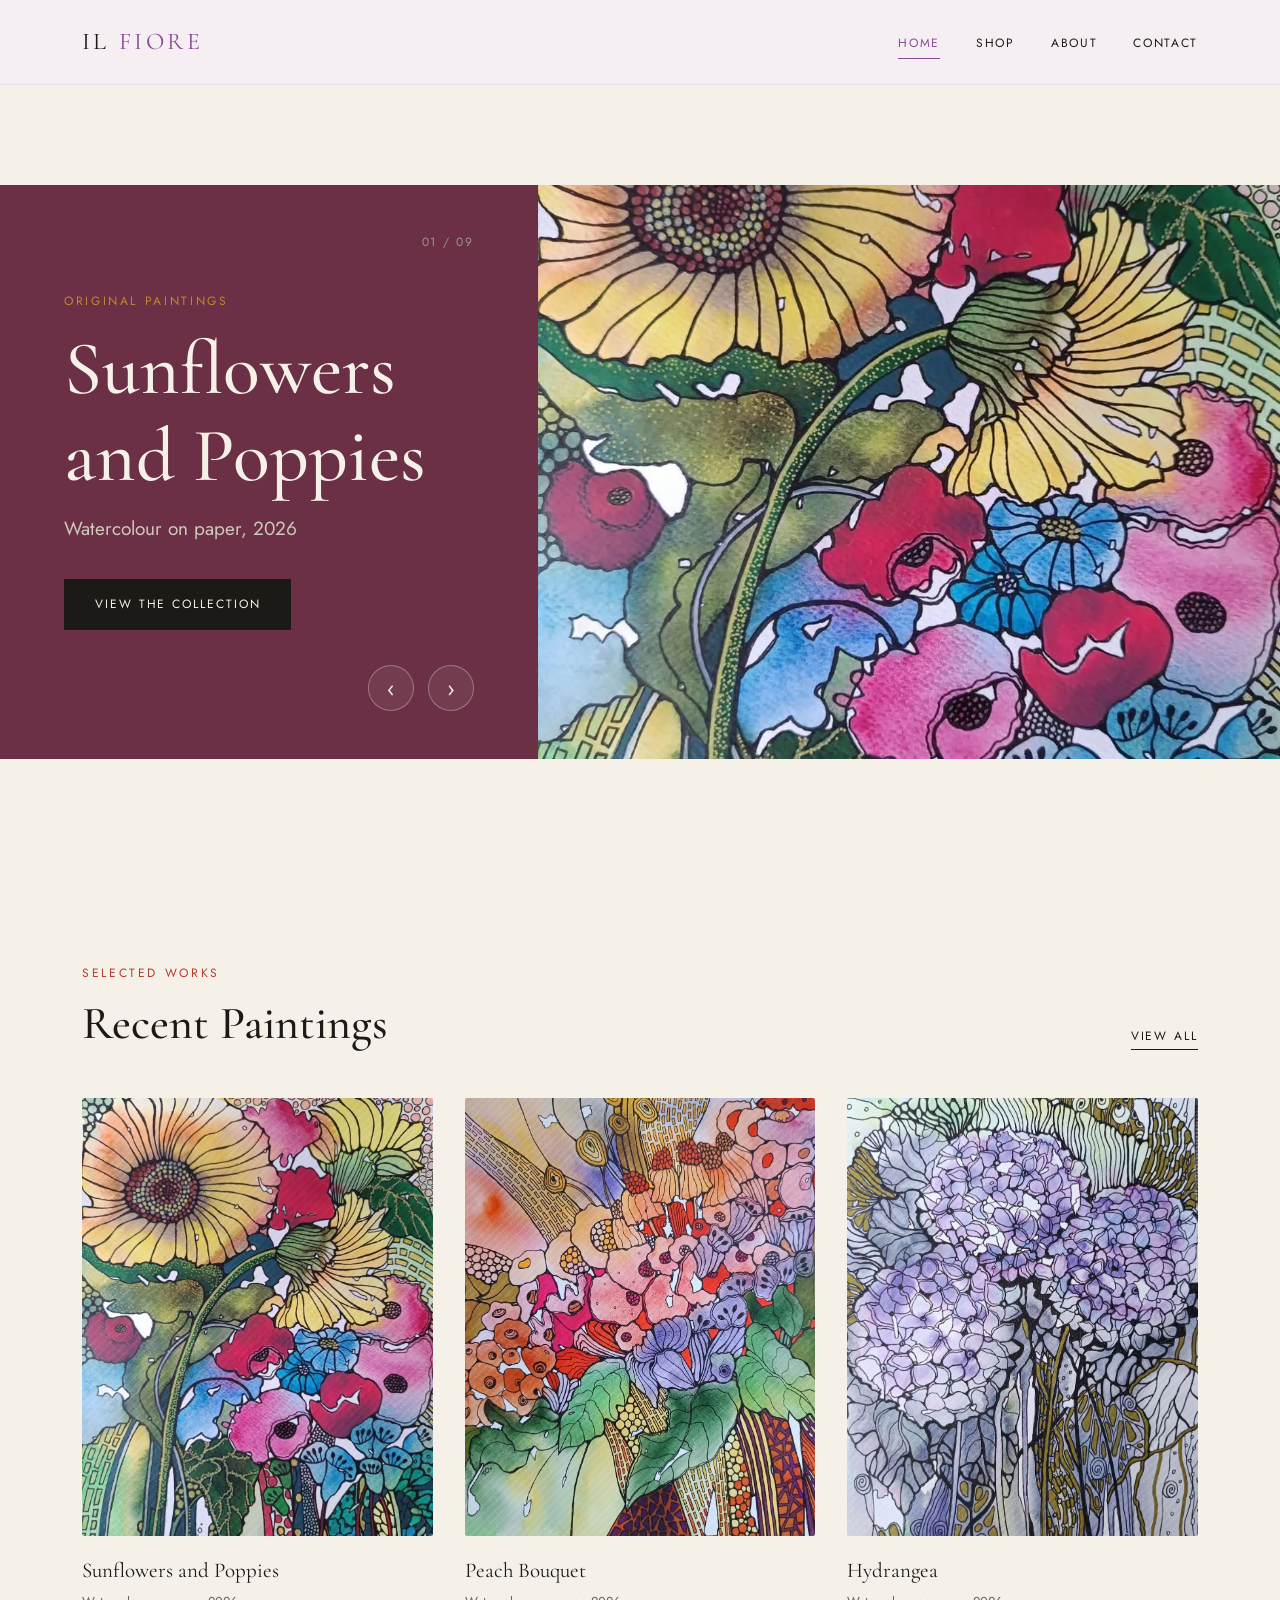
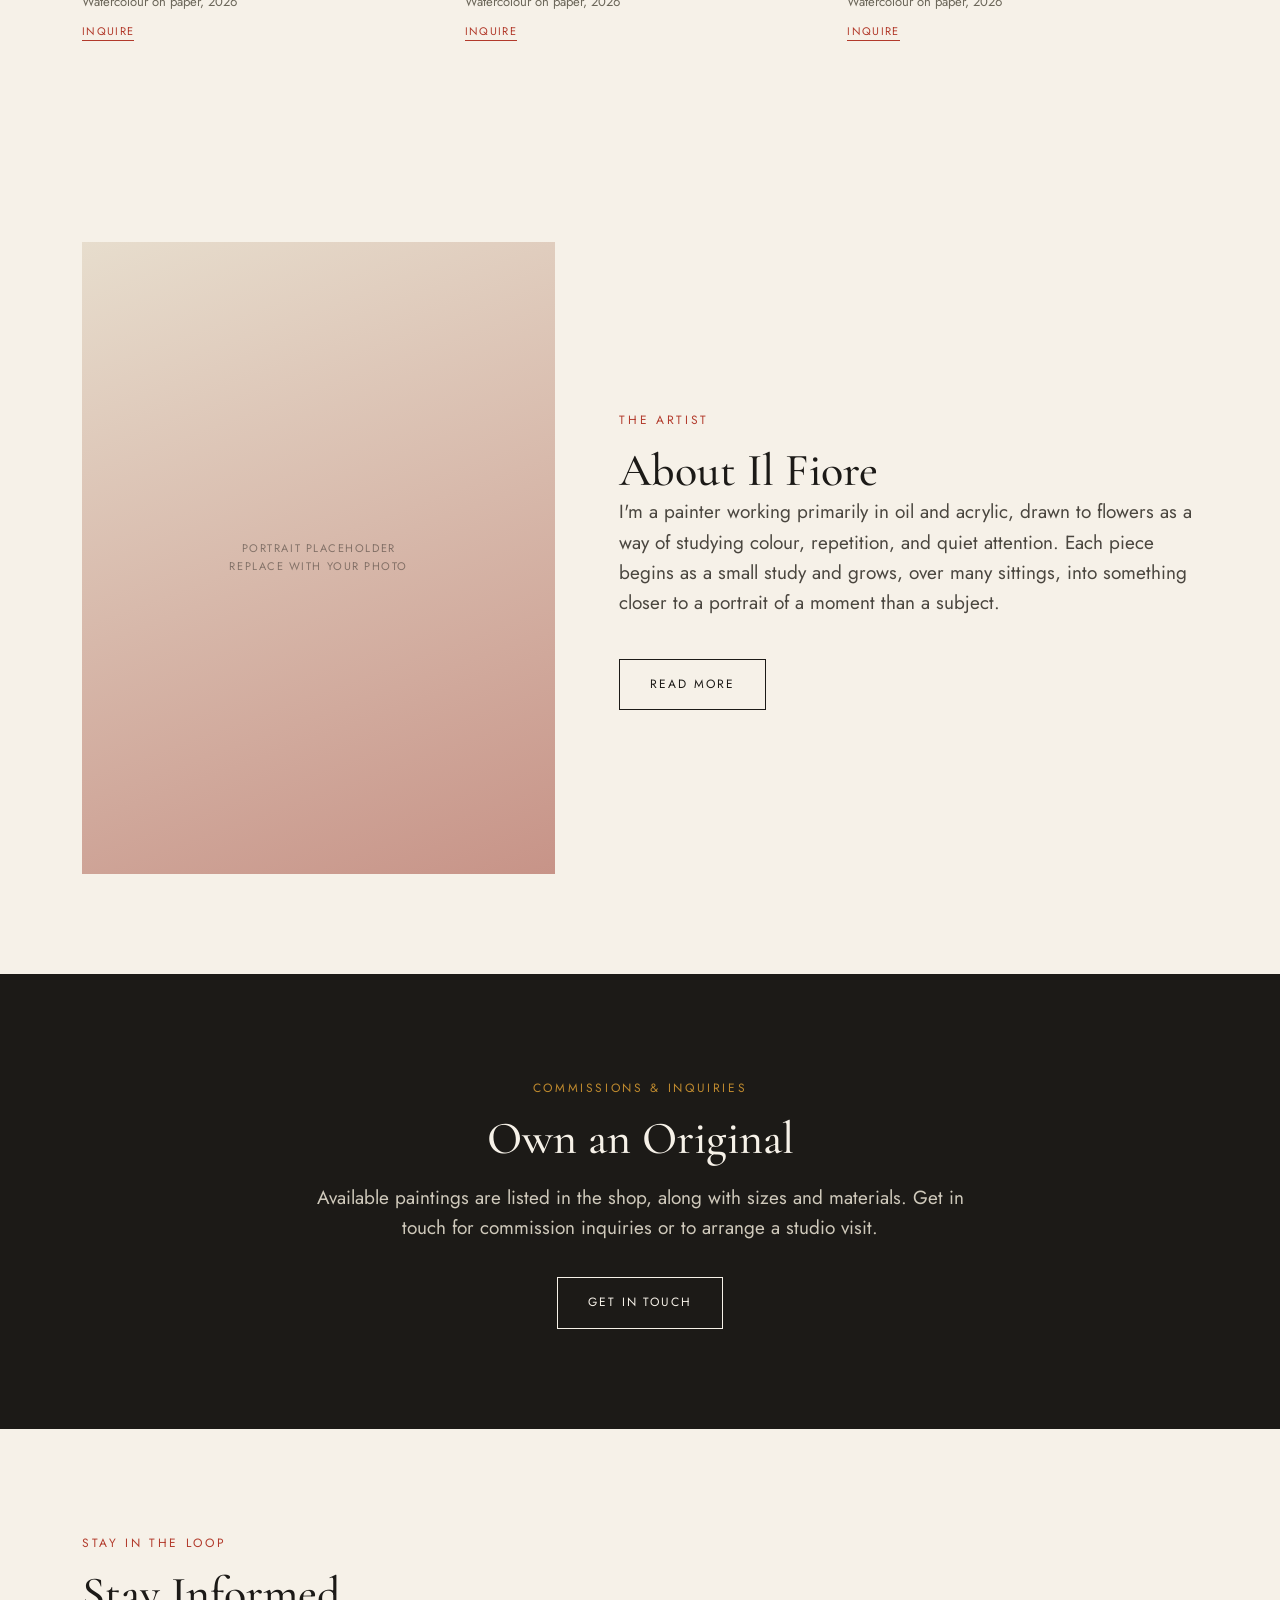
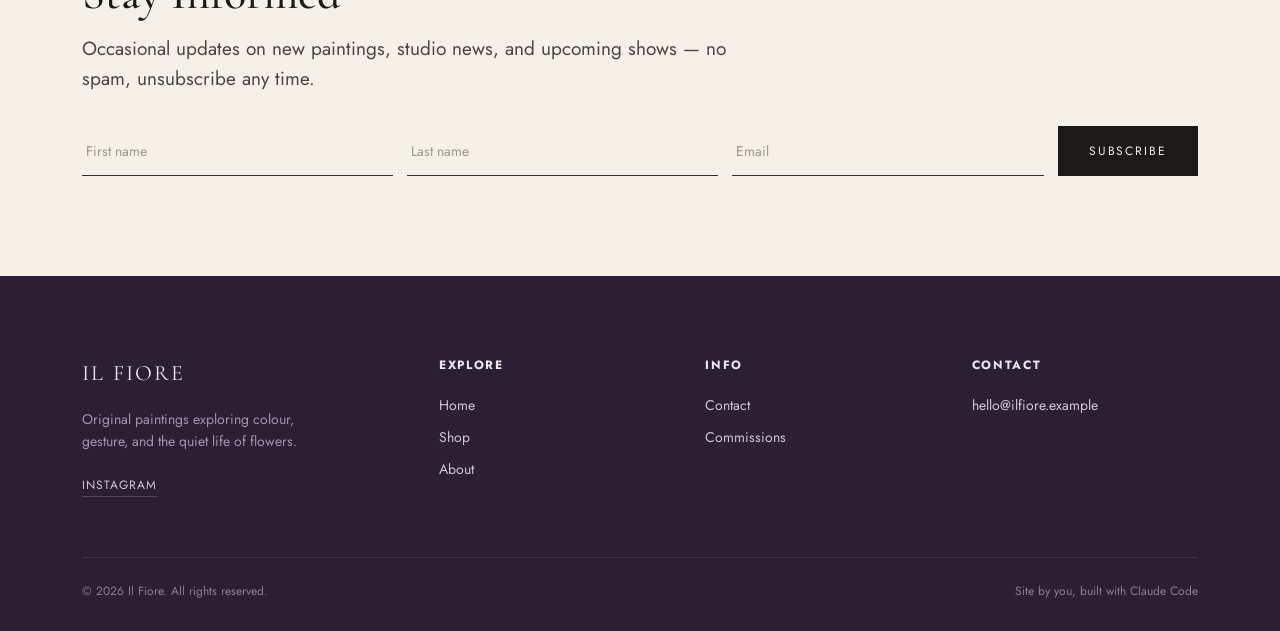
==== commit 3934dd25: "Recolor header and footer to an aubergine plum palette Header goes from plain cream to a soft blush-" ====
--- a/index.html
+++ b/index.html
@@ -22,7 +22,7 @@
 <link rel="preload" as="image" href="assets/works/floral-01.webp" fetchpriority="high">
 <link rel="preconnect" href="https://fonts.googleapis.com">
 <link href="https://fonts.googleapis.com/css2?family=Cormorant+Garamond:wght@400;500;600&family=Jost:wght@400;500&display=swap" rel="stylesheet">
-<link rel="stylesheet" href="css/style.css">
+<link rel="stylesheet" href="css/style.css?v=4">
 
 <script type="application/ld+json">
 {
@@ -225,6 +225,6 @@
   </div>
 </div>
 
-<script src="js/main.js"></script>
+<script src="js/main.js?v=4"></script>
 </body>
 </html>
--- a/css/style.css
+++ b/css/style.css
@@ -69,8 +69,8 @@
 /* ===== Header ===== */
 .site-header {
   position: sticky; top: 0; z-index: 50;
-  background: var(--cream);
-  border-bottom: 1px solid var(--line);
+  background: #f5eef2;
+  border-bottom: 1px solid #e8dbe9;
 }
 .site-header .container {
   display: flex; align-items: center; justify-content: space-between;
@@ -82,7 +82,7 @@
   letter-spacing: 0.14em;
   text-transform: uppercase;
 }
-.logo span { color: var(--rose); }
+.logo span { color: #8a4a95; }
 .main-nav ul { display: flex; gap: 36px; }
 .main-nav a {
   font-size: 12px;
@@ -92,7 +92,7 @@
   border-bottom: 1px solid transparent;
   transition: border-color .2s ease, color .2s ease;
 }
-.main-nav a:hover, .main-nav a.active { border-color: var(--rose); color: var(--rose); }
+.main-nav a:hover, .main-nav a.active { border-color: #8a4a95; color: #8a4a95; }
 .nav-toggle {
   display: none;
   flex-direction: column; gap: 5px;
@@ -101,10 +101,10 @@
 .nav-toggle span { width: 26px; height: 1.5px; background: var(--ink); }
 
 @media (max-width: 860px) {
-  .main-nav { position: fixed; inset: 84px 0 0 0; background: var(--cream); transform: translateY(-110%); transition: transform .3s ease; }
+  .main-nav { position: fixed; inset: 84px 0 0 0; background: #f5eef2; transform: translateY(-110%); transition: transform .3s ease; }
   .main-nav.open { transform: translateY(0); }
   .main-nav ul { flex-direction: column; gap: 0; padding: 12px 32px; }
-  .main-nav a { display: block; padding: 16px 0; border-bottom: 1px solid var(--line); font-size: 14px; }
+  .main-nav a { display: block; padding: 16px 0; border-bottom: 1px solid #e8dbe9; font-size: 14px; }
   .nav-toggle { display: flex; }
 }
 
@@ -160,7 +160,7 @@
 }
 .hero-slide.active { opacity: 1; }
 
-@media (max-width: 860px) {
+@media (max-width: 700px) {
   .hero { flex-direction: column; min-height: auto; }
   .hero-info { width: 100%; padding: 32px 24px; }
   .hero-image { flex: none; height: 55vh; width: 100%; }
@@ -245,21 +245,21 @@
 .form-success.show { display: block; }
 
 /* ===== Footer ===== */
-.site-footer { background: var(--ink); color: #cfc9bb; padding: 80px 0 30px; }
+.site-footer { background: #2c1f33; color: #d3c6db; padding: 80px 0 30px; }
 .footer-grid { display: grid; grid-template-columns: 1.4fr 1fr 1fr 1fr; gap: 40px; }
 @media (max-width: 860px) { .footer-grid { grid-template-columns: repeat(2, 1fr); } }
 @media (max-width: 560px) { .footer-grid { grid-template-columns: 1fr; } }
-.footer-grid h4 { font-family: var(--font-sans); font-size: 12px; letter-spacing: 0.14em; text-transform: uppercase; color: var(--cream); margin-bottom: 18px; }
+.footer-grid h4 { font-family: var(--font-sans); font-size: 12px; letter-spacing: 0.14em; text-transform: uppercase; color: #efe6f2; margin-bottom: 18px; }
 .footer-grid li { margin-bottom: 10px; font-size: 14px; }
-.footer-grid a:hover { color: var(--rose); }
-.footer-logo { font-family: var(--font-serif); font-size: 22px; color: var(--cream); letter-spacing: .1em; text-transform: uppercase; margin-bottom: 16px; }
-.footer-tagline { font-size: 14px; max-width: 32ch; color: #9a968c; margin-bottom: 24px; }
+.footer-grid a:hover { color: #c9a6d1; }
+.footer-logo { font-family: var(--font-serif); font-size: 22px; color: #efe6f2; letter-spacing: .1em; text-transform: uppercase; margin-bottom: 16px; }
+.footer-tagline { font-size: 14px; max-width: 32ch; color: #a892b2; margin-bottom: 24px; }
 .social-row { display: flex; gap: 16px; }
-.social-row a { font-size: 12px; letter-spacing: .08em; text-transform: uppercase; border-bottom: 1px solid #4a463f; }
+.social-row a { font-size: 12px; letter-spacing: .08em; text-transform: uppercase; border-bottom: 1px solid #5c4763; }
 .footer-bottom {
-  margin-top: 60px; padding-top: 24px; border-top: 1px solid var(--line-dark);
+  margin-top: 60px; padding-top: 24px; border-top: 1px solid #43304a;
   display: flex; justify-content: space-between; flex-wrap: wrap; gap: 12px;
-  font-size: 12px; color: #756f62;
+  font-size: 12px; color: #8f7f93;
 }
 
 /* ===== Page header (interior pages) ===== */
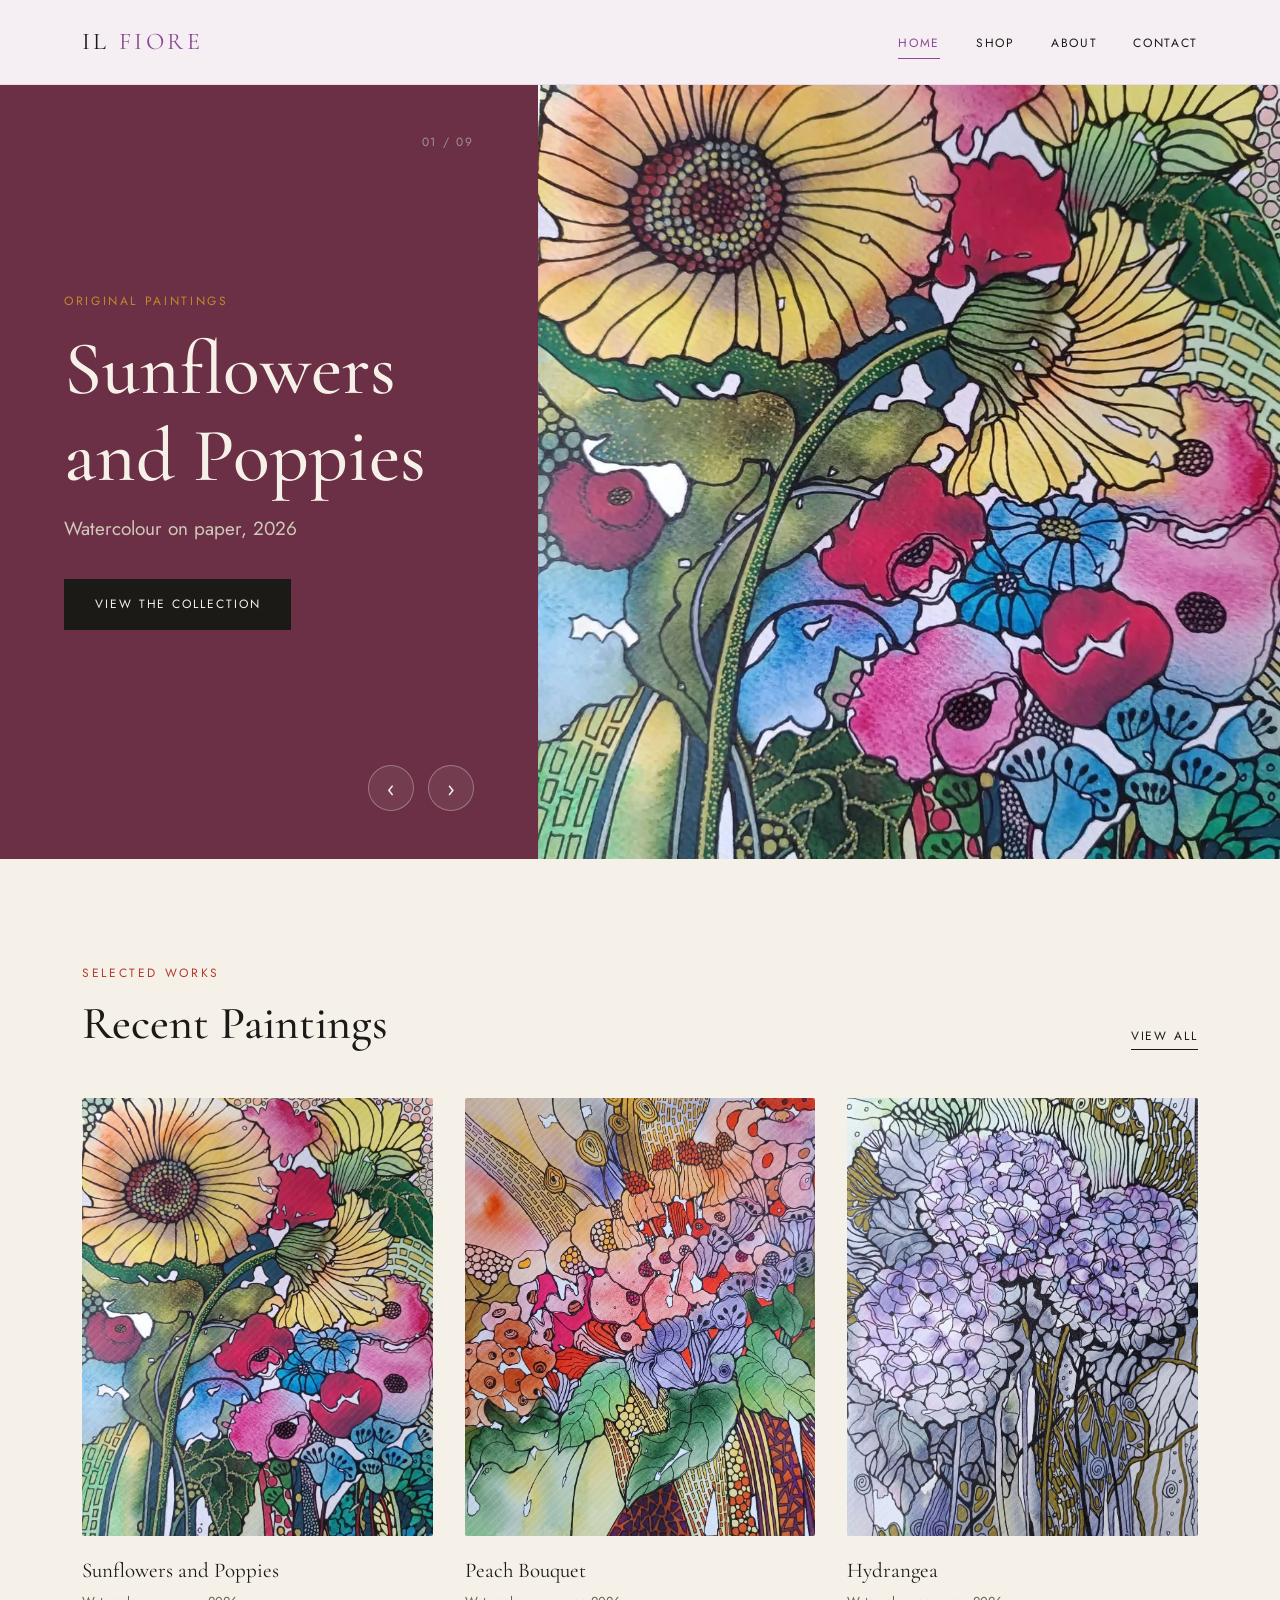
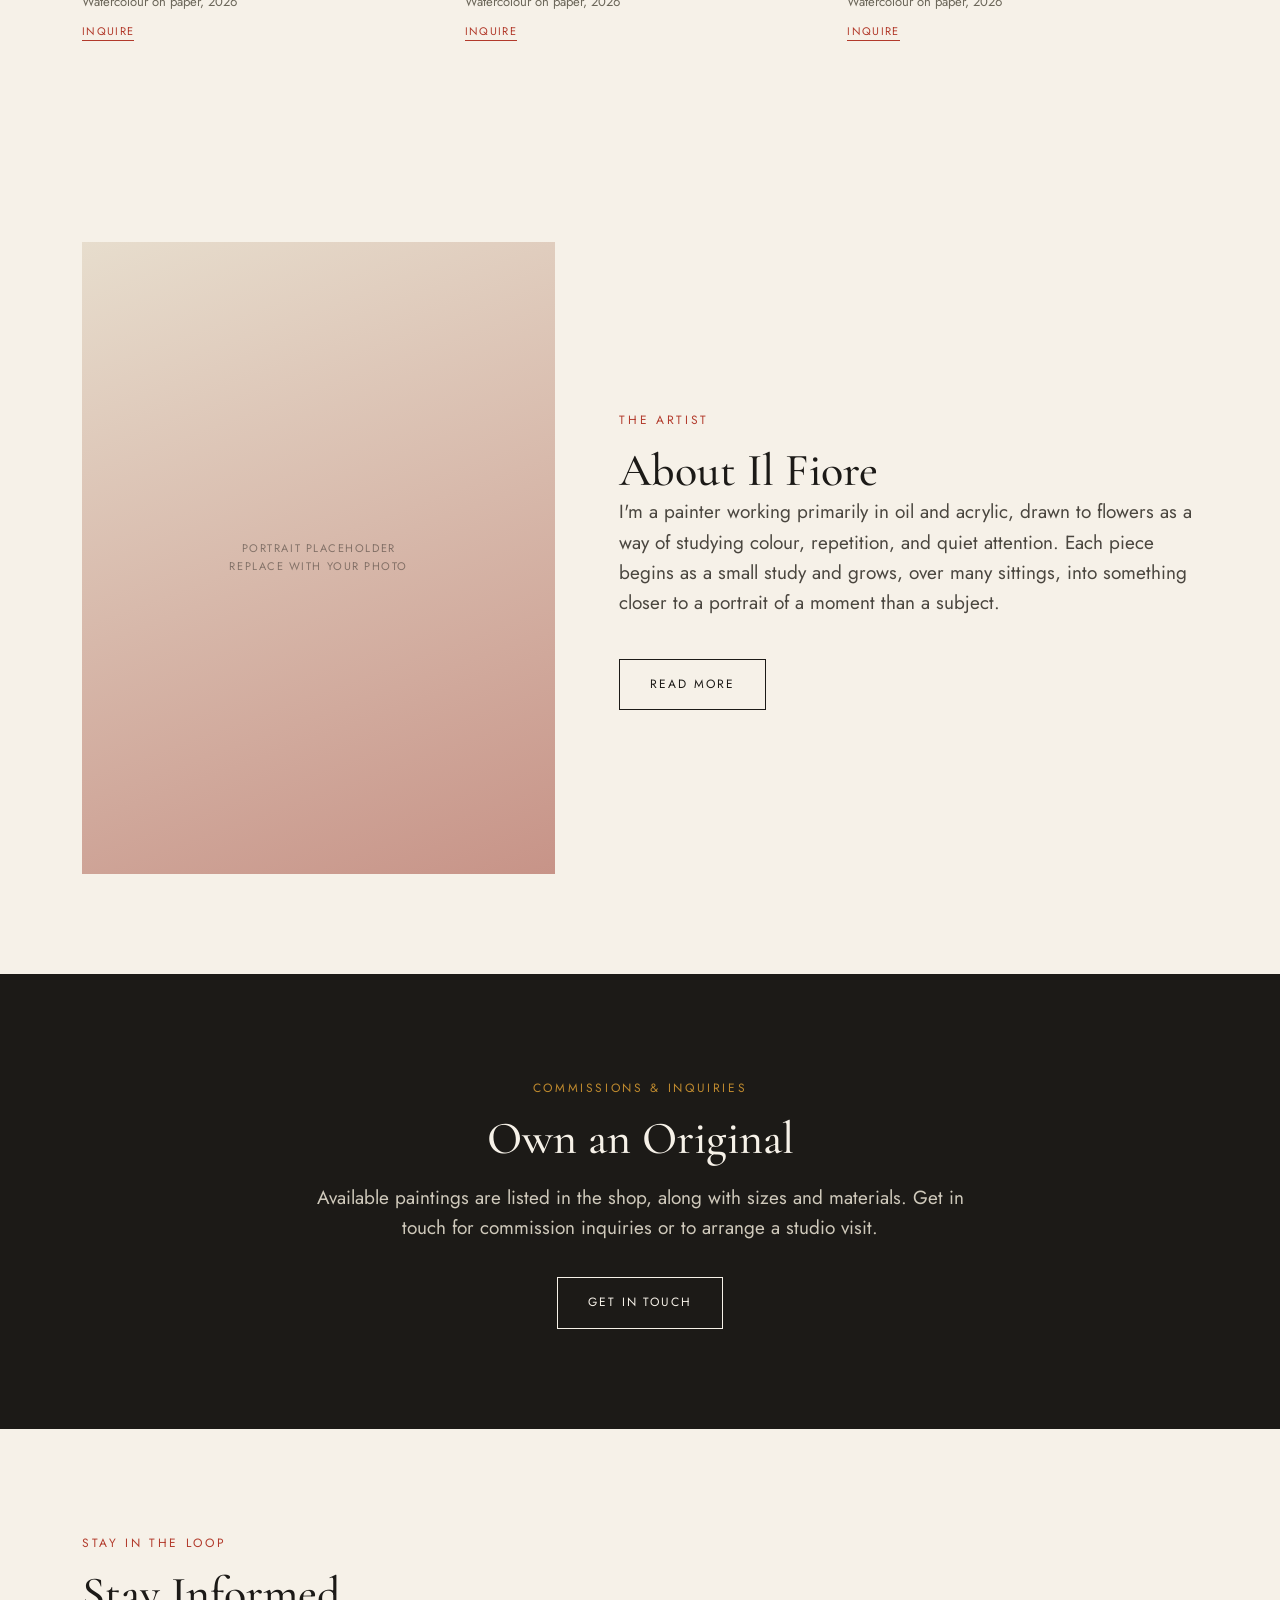
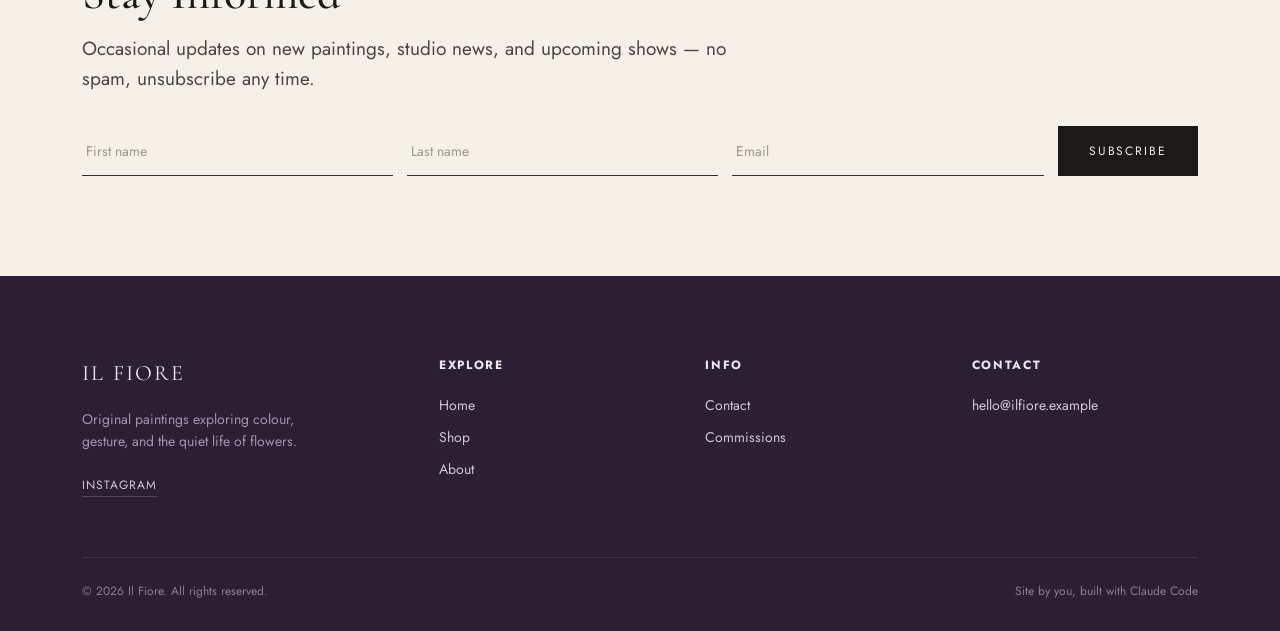
==== commit 9b806718: "Fix hero mobile layout: image first, remove stray 100px padding A generic 'section { padding: 100px " ====
--- a/index.html
+++ b/index.html
@@ -22,7 +22,7 @@
 <link rel="preload" as="image" href="assets/works/floral-01.webp" fetchpriority="high">
 <link rel="preconnect" href="https://fonts.googleapis.com">
 <link href="https://fonts.googleapis.com/css2?family=Cormorant+Garamond:wght@400;500;600&family=Jost:wght@400;500&display=swap" rel="stylesheet">
-<link rel="stylesheet" href="css/style.css?v=4">
+<link rel="stylesheet" href="css/style.css?v=5">
 
 <script type="application/ld+json">
 {
@@ -225,6 +225,6 @@
   </div>
 </div>
 
-<script src="js/main.js?v=4"></script>
+<script src="js/main.js?v=5"></script>
 </body>
 </html>
--- a/css/style.css
+++ b/css/style.css
@@ -114,6 +114,7 @@
   min-height: 86vh;
   display: flex;
   overflow: hidden;
+  padding: 0;
 }
 
 .hero-info {
@@ -162,8 +163,12 @@
 
 @media (max-width: 700px) {
   .hero { flex-direction: column; min-height: auto; }
-  .hero-info { width: 100%; padding: 32px 24px; }
-  .hero-image { flex: none; height: 55vh; width: 100%; }
+  .hero-image { order: -1; flex: none; height: 58vh; width: 100%; }
+  .hero-info { width: 100%; padding: 24px 20px 28px; }
+  .hero-text { margin: 0; }
+  .hero-text h1.hero-title { font-size: clamp(30px, 8vw, 44px); }
+  .hero-counter { margin-bottom: 14px; }
+  .hero-nav-arrows { margin-top: 18px; }
 }
 
 /* ===== Sections ===== */
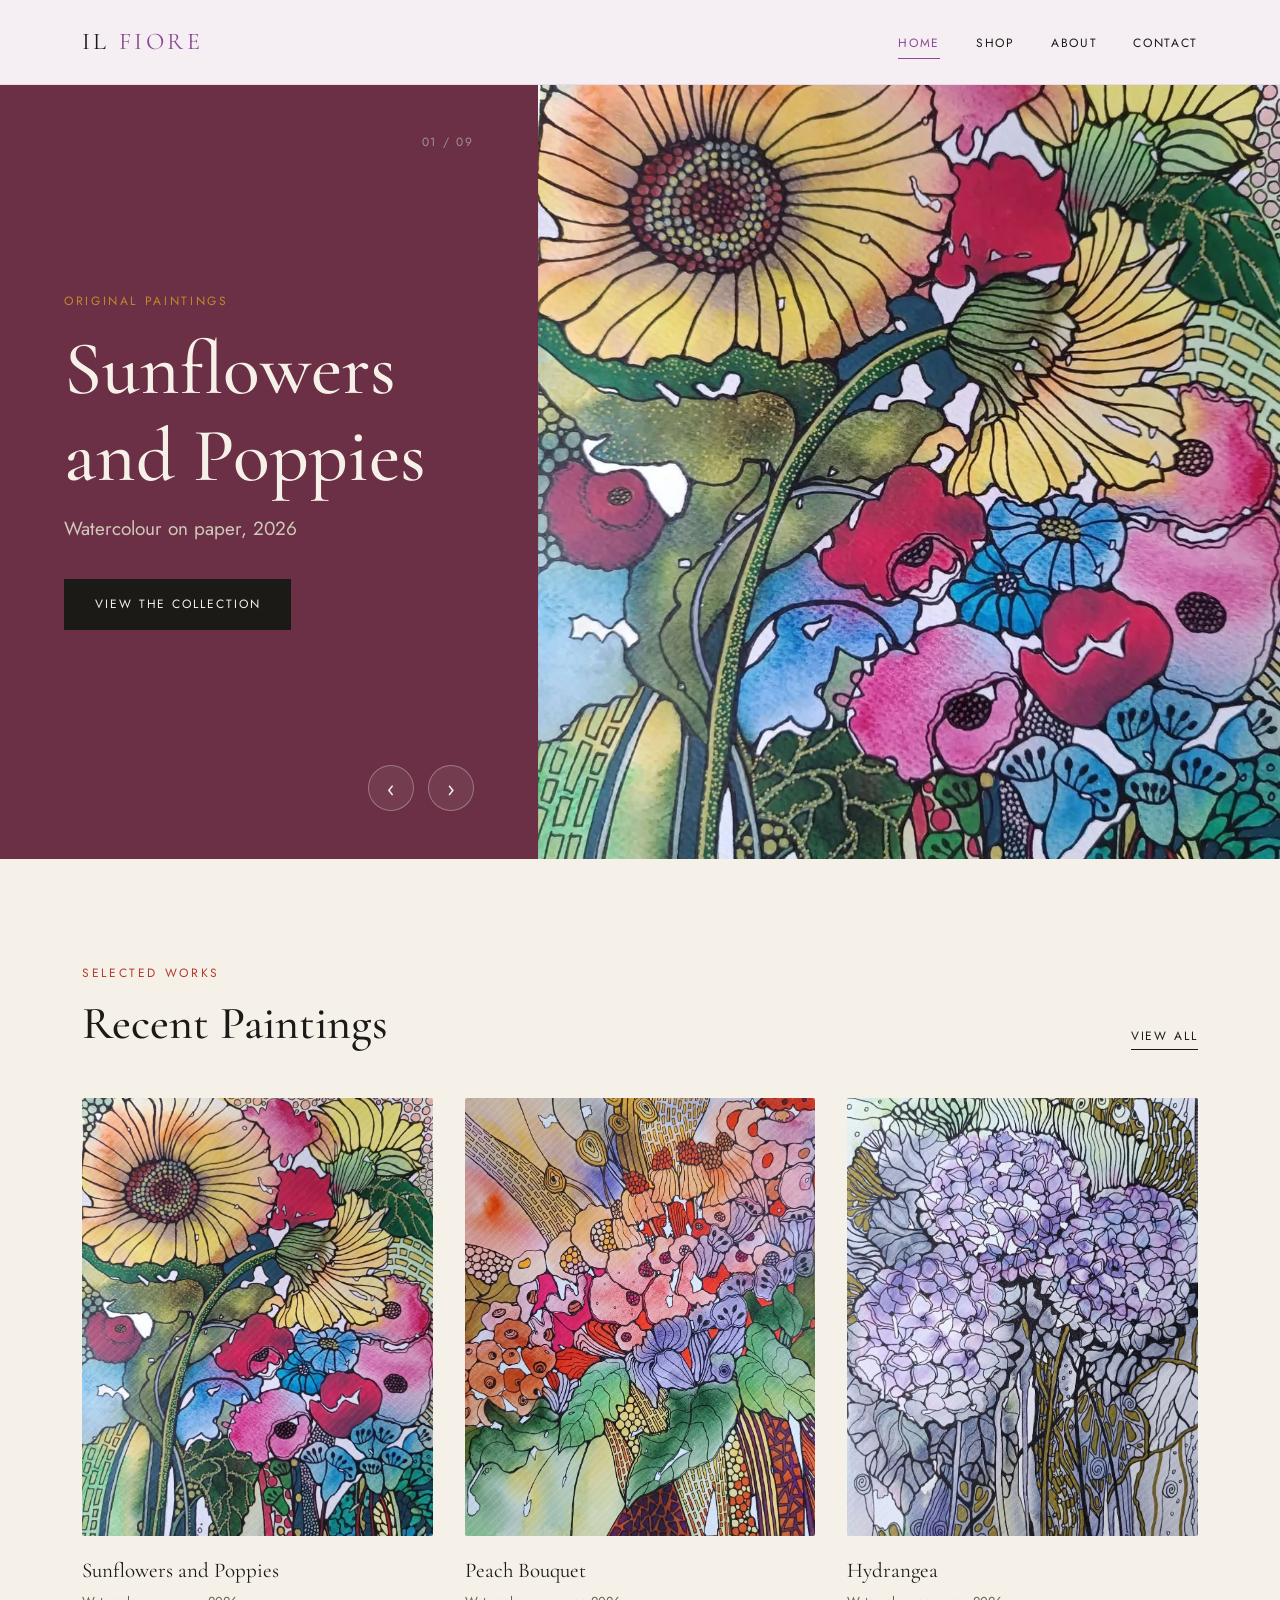
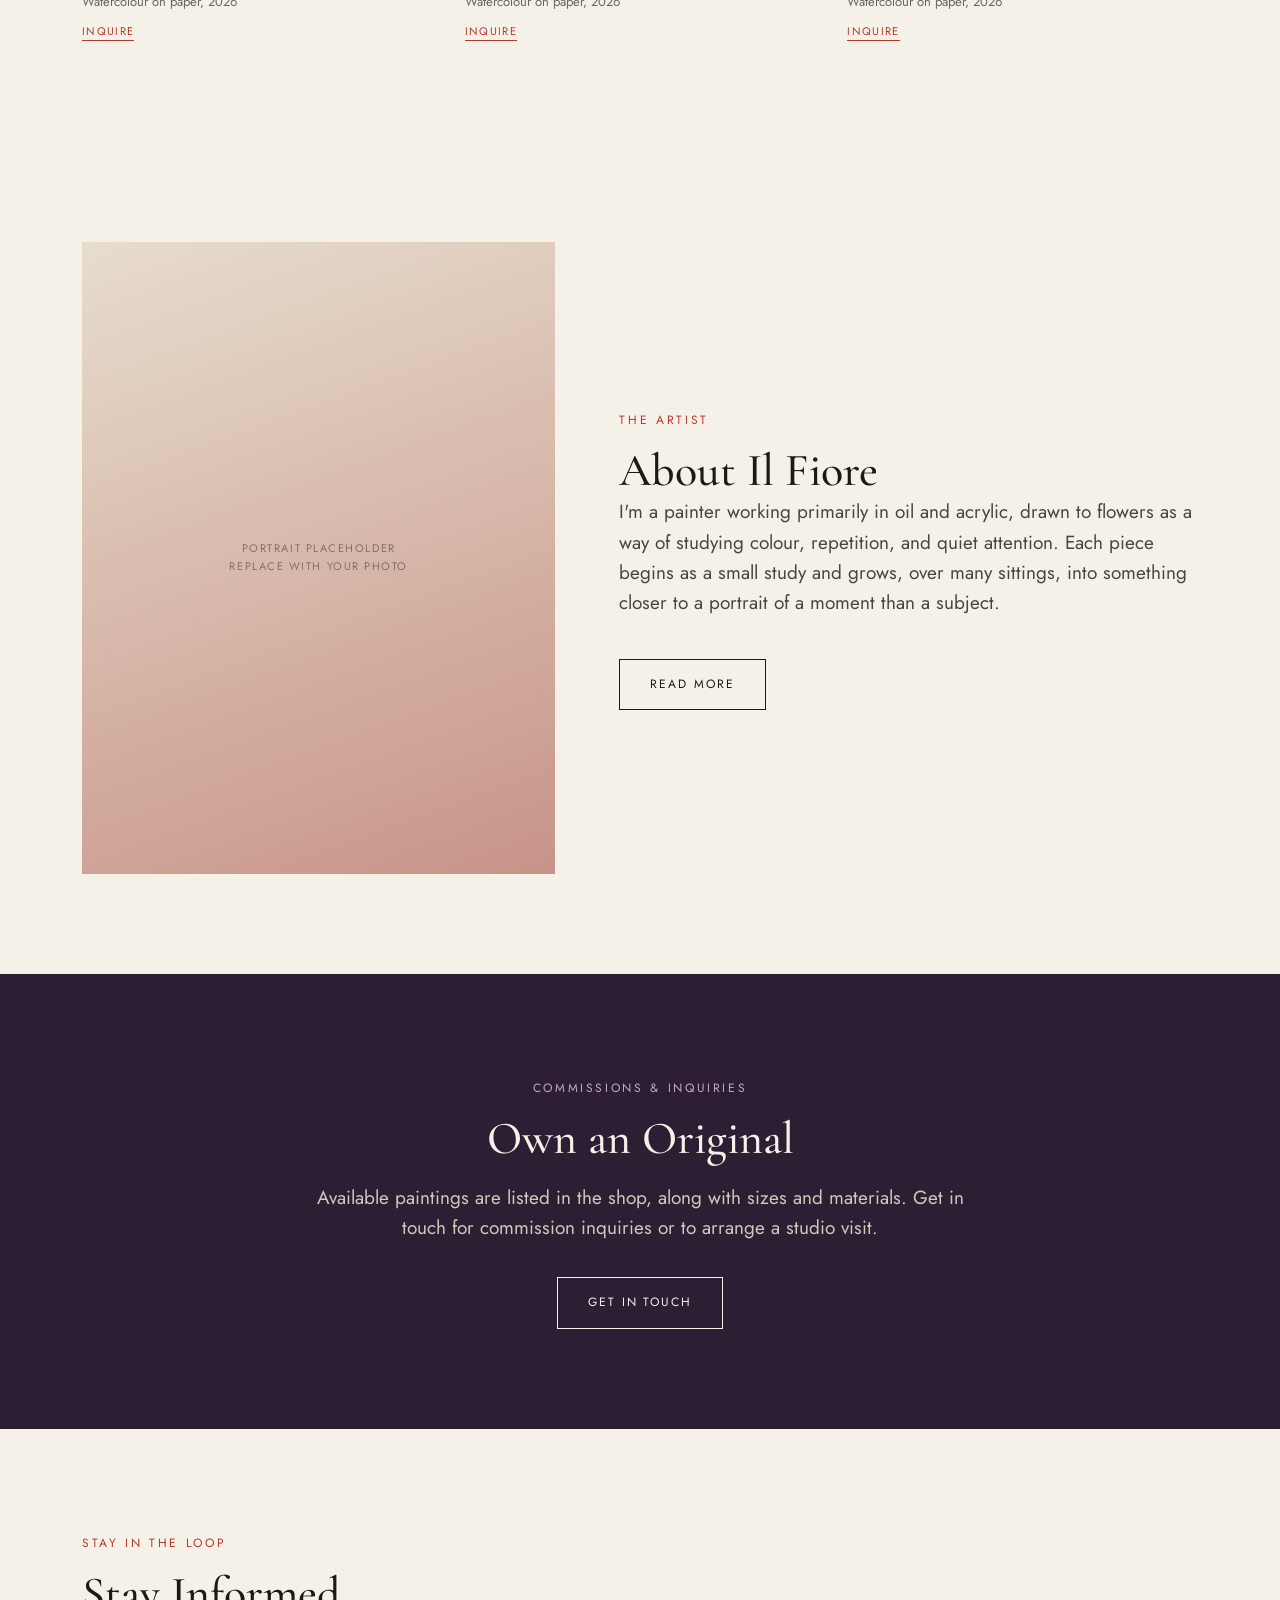
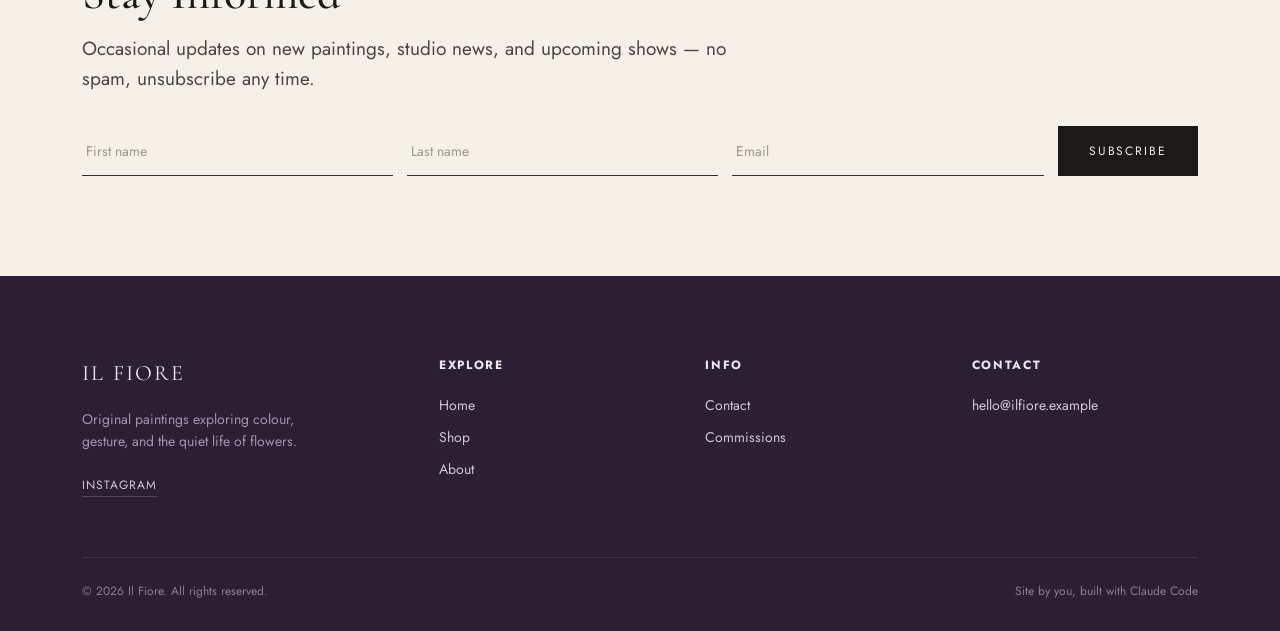
==== commit e475c945: "Recolor CTA dark bands to match the aubergine plum palette .band-dark (used for the "Commissions & I" ====
--- a/index.html
+++ b/index.html
@@ -22,7 +22,7 @@
 <link rel="preload" as="image" href="assets/works/floral-01.webp" fetchpriority="high">
 <link rel="preconnect" href="https://fonts.googleapis.com">
 <link href="https://fonts.googleapis.com/css2?family=Cormorant+Garamond:wght@400;500;600&family=Jost:wght@400;500&display=swap" rel="stylesheet">
-<link rel="stylesheet" href="css/style.css?v=5">
+<link rel="stylesheet" href="css/style.css?v=6">
 
 <script type="application/ld+json">
 {
@@ -225,6 +225,6 @@
   </div>
 </div>
 
-<script src="js/main.js?v=5"></script>
+<script src="js/main.js?v=6"></script>
 </body>
 </html>
--- a/css/style.css
+++ b/css/style.css
@@ -232,10 +232,10 @@
 .portrait-placeholder .ph-label { position:absolute; inset:0; display:flex; align-items:center; justify-content:center; font-size:11px; letter-spacing:.14em; text-transform:uppercase; color: rgba(28,26,23,.45); text-align:center; padding: 24px; }
 
 /* ===== Dark band (CTA) ===== */
-.band-dark { background: var(--ink); color: var(--cream); }
-.band-dark .eyebrow { color: var(--gold); }
+.band-dark { background: #2c1f33; color: var(--cream); }
+.band-dark .eyebrow { color: #c9a6d1; }
 .band-dark .btn { border-color: var(--cream); color: var(--cream); }
-.band-dark .btn:hover { background: var(--cream); color: var(--ink); }
+.band-dark .btn:hover { background: var(--cream); color: #2c1f33; }
 
 /* ===== Newsletter ===== */
 .newsletter-form { display: grid; grid-template-columns: 1fr 1fr 1fr auto; gap: 14px; margin-top: 32px; }
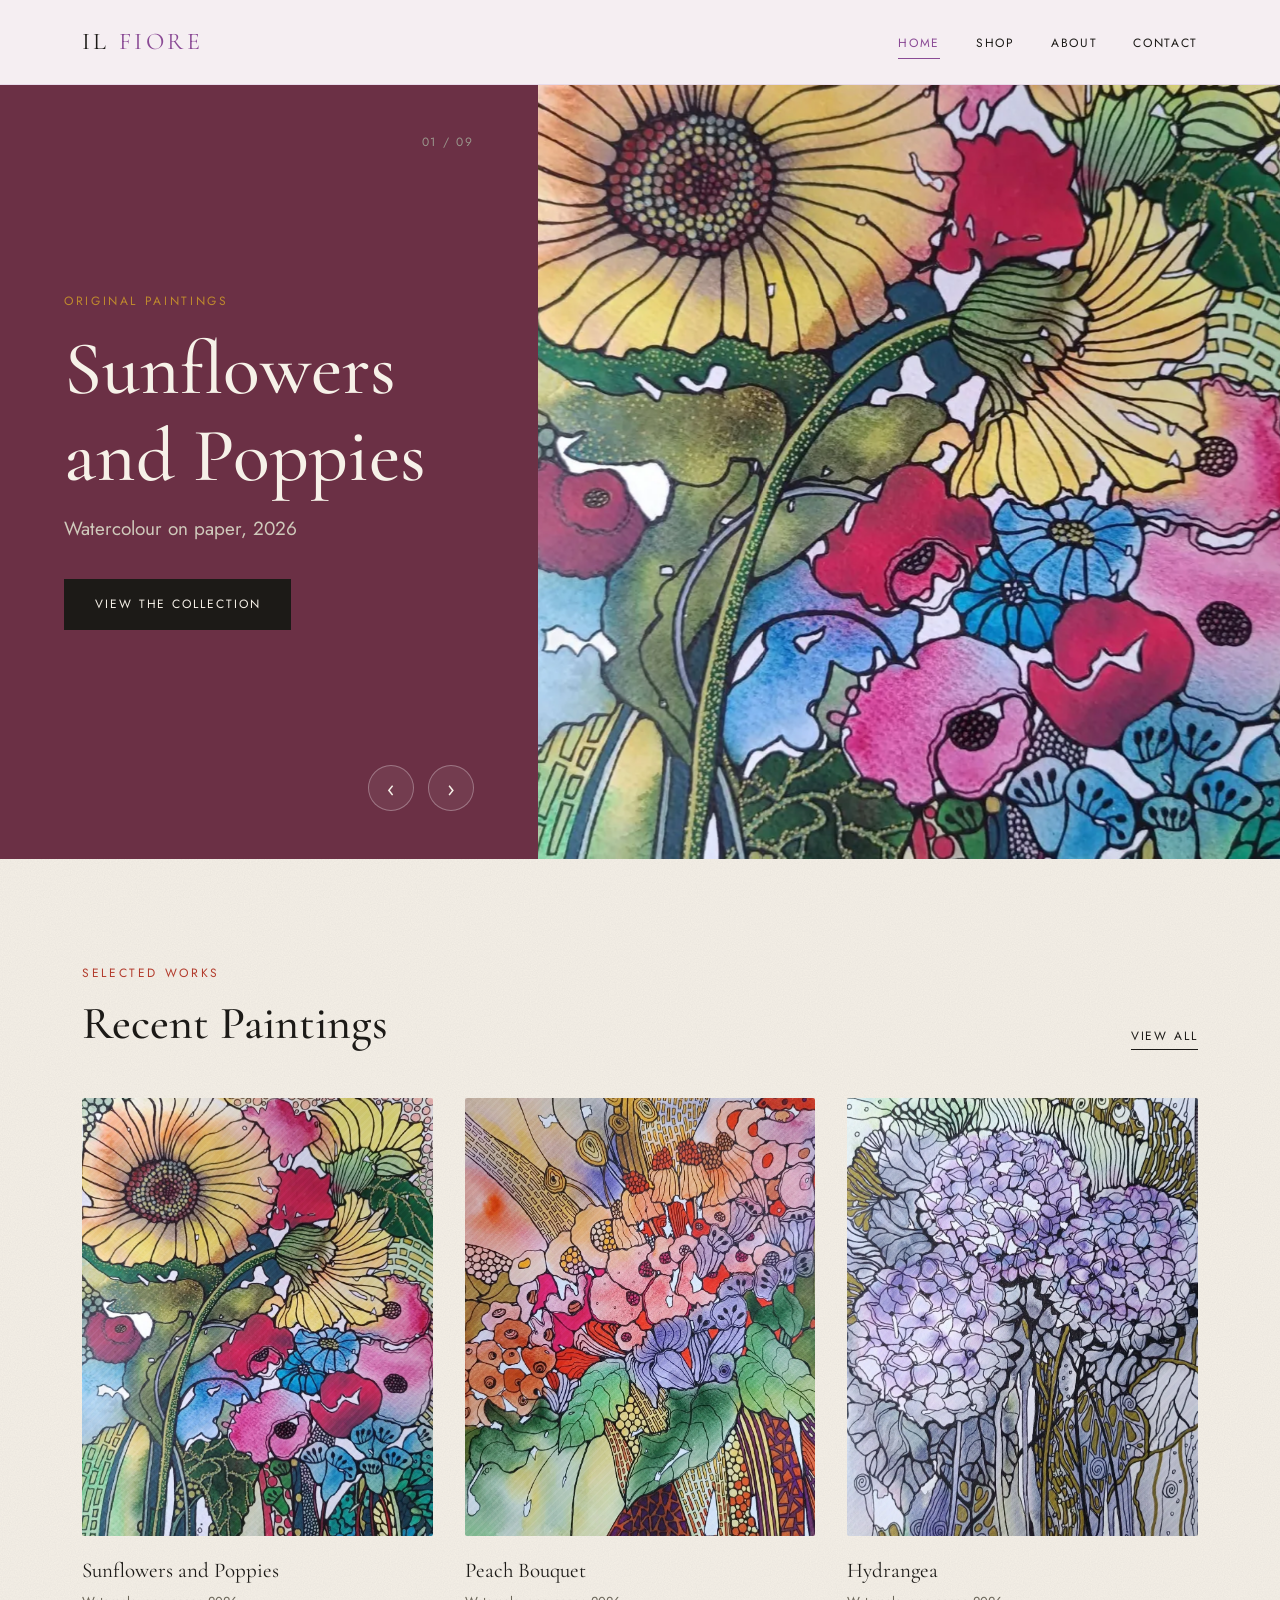
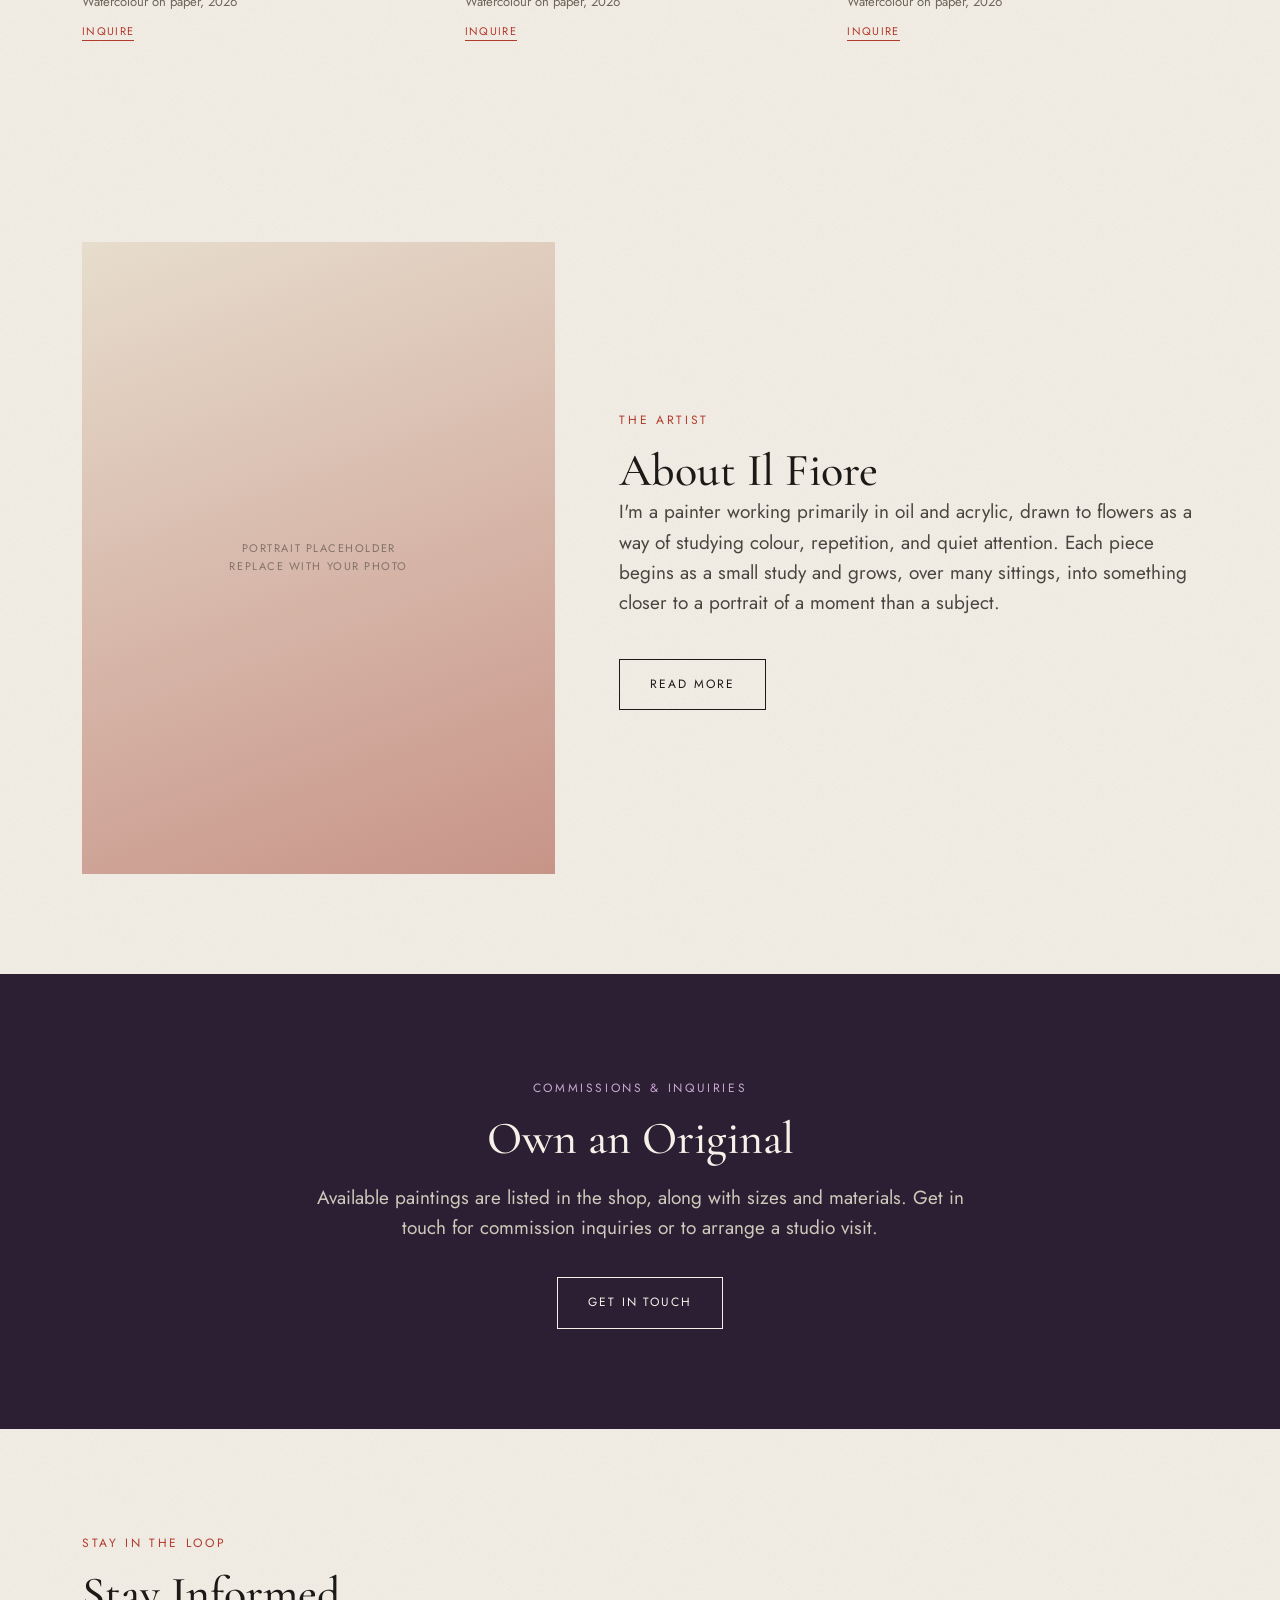
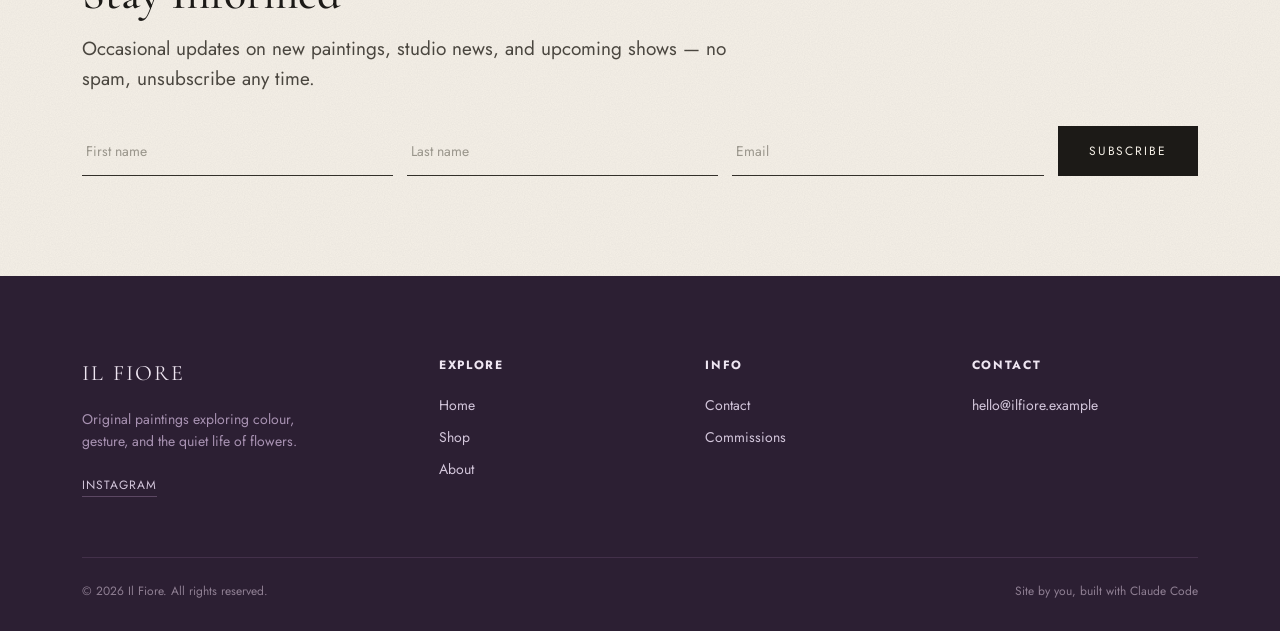
==== commit d9448c69: "Add visual polish: scroll reveals, hover zoom, Ken Burns, paper grain Makes the site feel more like " ====
--- a/index.html
+++ b/index.html
@@ -22,7 +22,7 @@
 <link rel="preload" as="image" href="assets/works/floral-01.webp" fetchpriority="high">
 <link rel="preconnect" href="https://fonts.googleapis.com">
 <link href="https://fonts.googleapis.com/css2?family=Cormorant+Garamond:wght@400;500;600&family=Jost:wght@400;500&display=swap" rel="stylesheet">
-<link rel="stylesheet" href="css/style.css?v=6">
+<link rel="stylesheet" href="css/style.css?v=7">
 
 <script type="application/ld+json">
 {
@@ -89,7 +89,7 @@
 
 <section>
   <div class="container">
-    <div class="section-head">
+    <div class="section-head reveal">
       <div>
         <span class="eyebrow">Selected Works</span>
         <h2>Recent Paintings</h2>
@@ -98,7 +98,7 @@
     </div>
 
     <div class="work-grid">
-      <article class="work-card" data-work data-title="Sunflowers and Poppies" data-sub="Watercolour on paper, 2026" data-desc="A sunflower and poppy bouquet with a blue cornflower accent, set against a warm dotted ground.">
+      <article class="work-card reveal" data-work data-title="Sunflowers and Poppies" data-sub="Watercolour on paper, 2026" data-desc="A sunflower and poppy bouquet with a blue cornflower accent, set against a warm dotted ground.">
         <div class="placeholder-art"><picture>
           <source srcset="assets/works/floral-01.webp" type="image/webp">
           <img src="assets/works/floral-01.jpg" alt="Watercolour painting of a sunflower and poppy bouquet with a blue cornflower accent" loading="lazy">
@@ -110,7 +110,7 @@
         </div>
       </article>
 
-      <article class="work-card" data-work data-title="Peach Bouquet" data-sub="Watercolour on paper, 2026" data-desc="A soft bouquet of peach and mauve blooms with finely patterned stems and dotted centres.">
+      <article class="work-card reveal" data-work data-title="Peach Bouquet" data-sub="Watercolour on paper, 2026" data-desc="A soft bouquet of peach and mauve blooms with finely patterned stems and dotted centres.">
         <div class="placeholder-art"><picture>
           <source srcset="assets/works/floral-02.webp" type="image/webp">
           <img src="assets/works/floral-02.jpg" alt="Watercolour painting of a peach and mauve floral bouquet" loading="lazy">
@@ -122,7 +122,7 @@
         </div>
       </article>
 
-      <article class="work-card" data-work data-title="Hydrangea" data-sub="Watercolour on paper, 2026" data-desc="Layered purple hydrangea blooms in delicate line work over soft washes.">
+      <article class="work-card reveal" data-work data-title="Hydrangea" data-sub="Watercolour on paper, 2026" data-desc="Layered purple hydrangea blooms in delicate line work over soft washes.">
         <div class="placeholder-art"><picture>
           <source srcset="assets/works/floral-03.webp" type="image/webp">
           <img src="assets/works/floral-03.jpg" alt="Watercolour painting of purple hydrangea blooms" loading="lazy">
@@ -139,8 +139,8 @@
 
 <section>
   <div class="container split">
-    <div class="portrait-placeholder"><span class="ph-label">Portrait placeholder<br>replace with your photo</span></div>
-    <div>
+    <div class="portrait-placeholder reveal"><span class="ph-label">Portrait placeholder<br>replace with your photo</span></div>
+    <div class="reveal">
       <span class="eyebrow">The Artist</span>
       <h2>About Il Fiore</h2>
       <p class="lede">I'm a painter working primarily in oil and acrylic, drawn to flowers as a way of studying colour, repetition, and quiet attention. Each piece begins as a small study and grows, over many sittings, into something closer to a portrait of a moment than a subject.</p>
@@ -150,7 +150,7 @@
 </section>
 
 <section class="band-dark">
-  <div class="container text-center">
+  <div class="container text-center reveal">
     <span class="eyebrow">Commissions &amp; Inquiries</span>
     <h2>Own an Original</h2>
     <p class="lede" style="margin: 18px auto 34px; color:#cfc9bb;">Available paintings are listed in the shop, along with sizes and materials. Get in touch for commission inquiries or to arrange a studio visit.</p>
@@ -159,7 +159,7 @@
 </section>
 
 <section>
-  <div class="container">
+  <div class="container reveal">
     <span class="eyebrow">Stay in the Loop</span>
     <h2>Stay Informed</h2>
     <p class="lede" style="margin-top:14px;">Occasional updates on new paintings, studio news, and upcoming shows — no spam, unsubscribe any time.</p>
@@ -225,6 +225,6 @@
   </div>
 </div>
 
-<script src="js/main.js?v=6"></script>
+<script src="js/main.js?v=7"></script>
 </body>
 </html>
--- a/css/style.css
+++ b/css/style.css
@@ -22,10 +22,19 @@
 html { scroll-behavior: smooth; }
 body {
   font-family: var(--font-sans);
-  background: var(--cream);
+  background-color: var(--cream);
+  background-image: url("data:image/svg+xml,%3Csvg xmlns='http://www.w3.org/2000/svg' width='140' height='140'%3E%3Cfilter id='n'%3E%3CfeTurbulence type='fractalNoise' baseFrequency='0.85' numOctaves='2' stitchTiles='stitch' result='noise'/%3E%3CfeColorMatrix in='noise' type='matrix' values='0 0 0 0 0 0 0 0 0 0 0 0 0 0 0 0 0 0 0.05 0'/%3E%3C/filter%3E%3Crect width='100%25' height='100%25' filter='url(%23n)'/%3E%3C/svg%3E");
+  background-blend-mode: normal;
   color: var(--ink);
   line-height: 1.6;
   -webkit-font-smoothing: antialiased;
+}
+
+/* ===== Scroll reveal ===== */
+.reveal { opacity: 0; transform: translateY(28px); transition: opacity .8s ease, transform .8s ease; }
+.reveal.in-view { opacity: 1; transform: translateY(0); }
+@media (prefers-reduced-motion: reduce) {
+  .reveal { opacity: 1; transform: none; transition: none; }
 }
 img { max-width: 100%; display: block; }
 a { color: inherit; text-decoration: none; }
@@ -150,7 +159,7 @@
 }
 .hero-arrow:hover { background: rgba(255,255,255,.16); }
 
-.hero-image { position: relative; flex: 1; }
+.hero-image { position: relative; flex: 1; overflow: hidden; }
 .hero-slides { position: absolute; inset: 0; }
 .hero-slide {
   position: absolute; inset: 0;
@@ -159,7 +168,14 @@
   opacity: 0;
   transition: opacity 1.1s ease;
 }
-.hero-slide.active { opacity: 1; }
+.hero-slide.active { opacity: 1; animation: heroKenBurns 6s ease-out forwards; }
+@keyframes heroKenBurns {
+  from { transform: scale(1); }
+  to { transform: scale(1.08); }
+}
+@media (prefers-reduced-motion: reduce) {
+  .hero-slide.active { animation: none; }
+}
 
 @media (max-width: 700px) {
   .hero { flex-direction: column; min-height: auto; }
@@ -192,9 +208,9 @@
   overflow: hidden;
   margin-bottom: 18px;
   background: var(--cream-dim);
-  transition: transform .4s ease;
-}
-.work-card:hover .placeholder-art { transform: translateY(-4px); }
+  transition: transform .4s ease, box-shadow .4s ease;
+}
+.work-card:hover .placeholder-art { transform: translateY(-4px); box-shadow: 0 24px 40px -20px rgba(28,26,23,.35); }
 .placeholder-art::after {
   content: "";
   position: absolute; inset: 0;
@@ -209,7 +225,8 @@
   font-size: 11px; letter-spacing: 0.14em; text-transform: uppercase;
   color: rgba(28,26,23,.45);
 }
-.placeholder-art img { position: absolute; inset: 0; width: 100%; height: 100%; object-fit: cover; }
+.placeholder-art img { position: absolute; inset: 0; width: 100%; height: 100%; object-fit: cover; transition: transform .7s ease; }
+.work-card:hover .placeholder-art img { transform: scale(1.07); }
 
 .hue-1 { background: linear-gradient(150deg,#e9c9c2,#c1857a); }
 .hue-2 { background: linear-gradient(150deg,#dbe0cf,#8a9a7e); }
@@ -307,13 +324,17 @@
 /* ===== Lightbox modal ===== */
 .modal-overlay {
   position: fixed; inset: 0; background: rgba(28,26,23,.86);
-  display: none; align-items: center; justify-content: center; z-index: 200; padding: 24px;
-}
-.modal-overlay.open { display: flex; }
+  display: flex; align-items: center; justify-content: center; z-index: 200; padding: 24px;
+  opacity: 0; visibility: hidden; pointer-events: none;
+  transition: opacity .3s ease, visibility 0s linear .3s;
+}
+.modal-overlay.open { opacity: 1; visibility: visible; pointer-events: auto; transition: opacity .3s ease, visibility 0s; }
 .modal-box {
   background: var(--cream); max-width: 880px; width: 100%; max-height: 88vh; overflow: auto;
   display: grid; grid-template-columns: 1.1fr 1fr;
-}
+  transform: scale(.94) translateY(10px); transition: transform .35s ease;
+}
+.modal-overlay.open .modal-box { transform: scale(1) translateY(0); }
 @media (max-width: 760px) { .modal-box { grid-template-columns: 1fr; } }
 .modal-box .placeholder-art { aspect-ratio: 4/5; margin: 0; border-radius: 0; }
 .modal-info { padding: 40px; position: relative; }
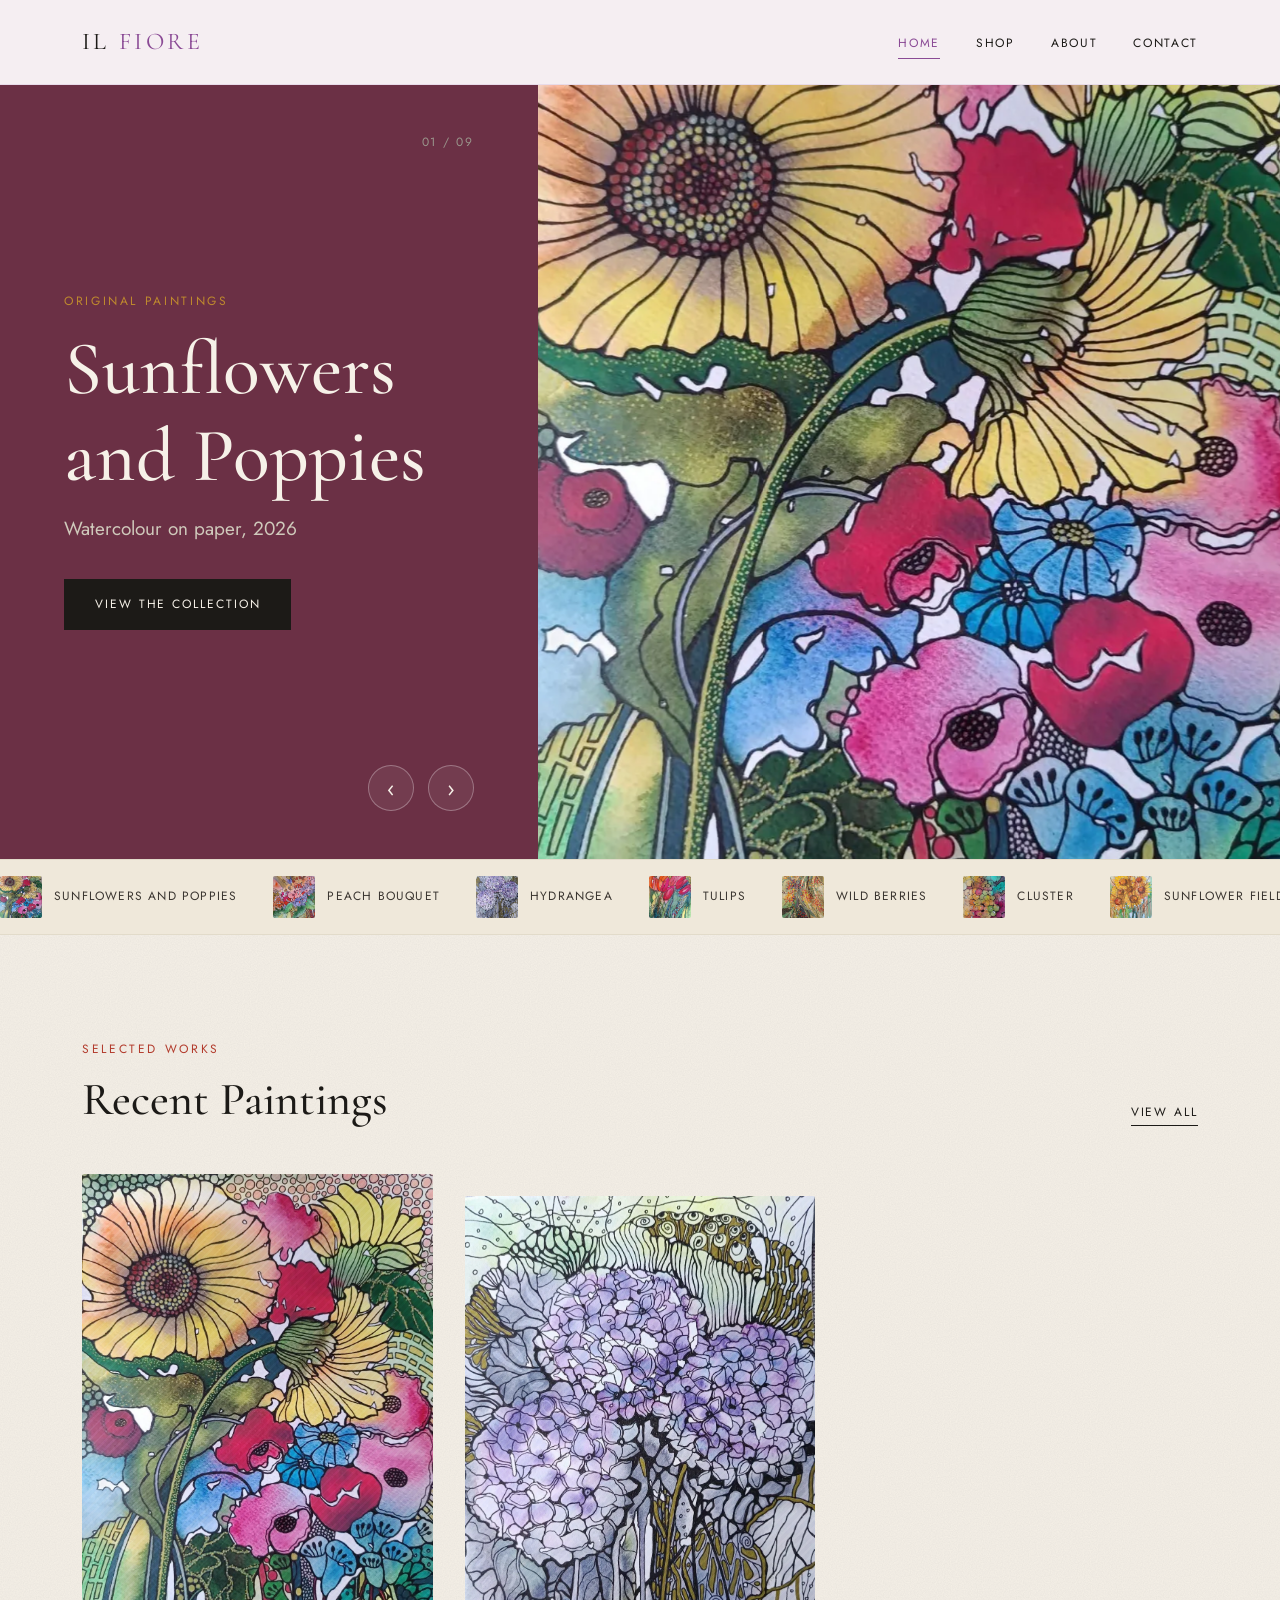
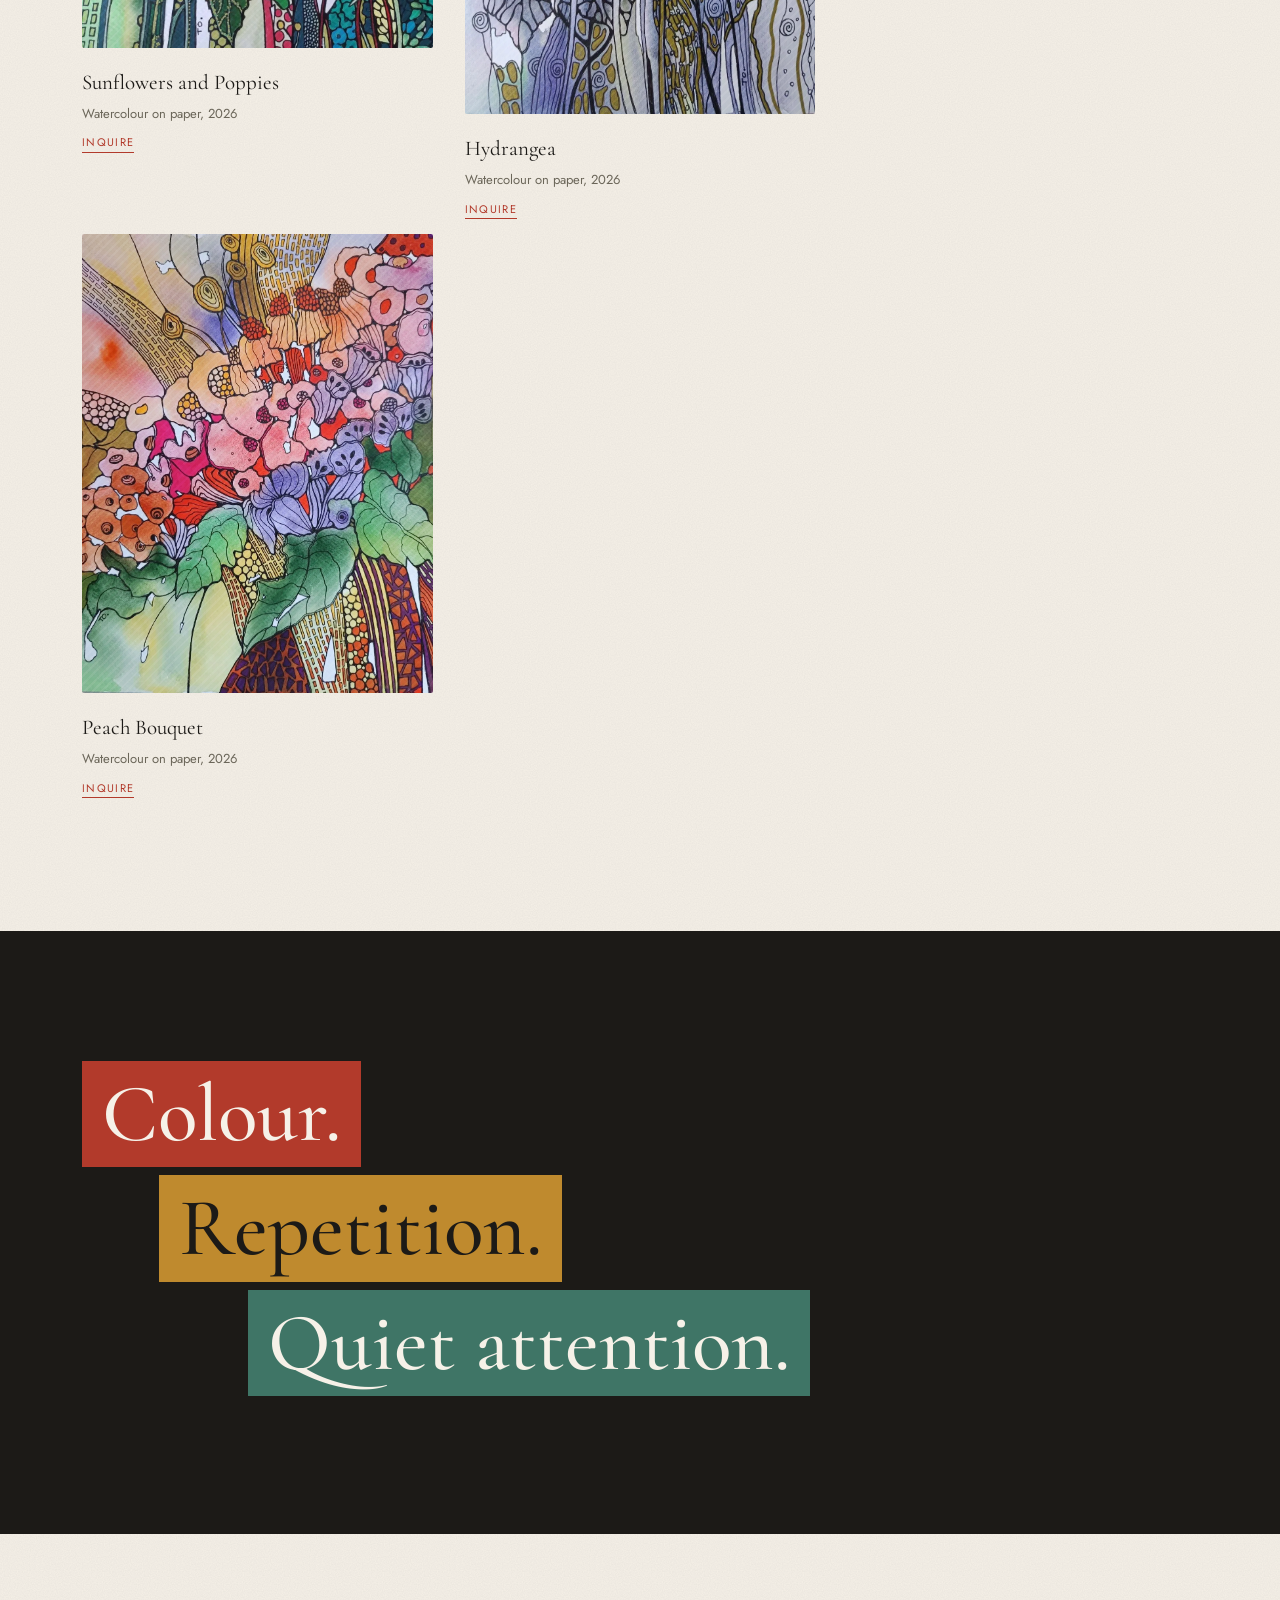
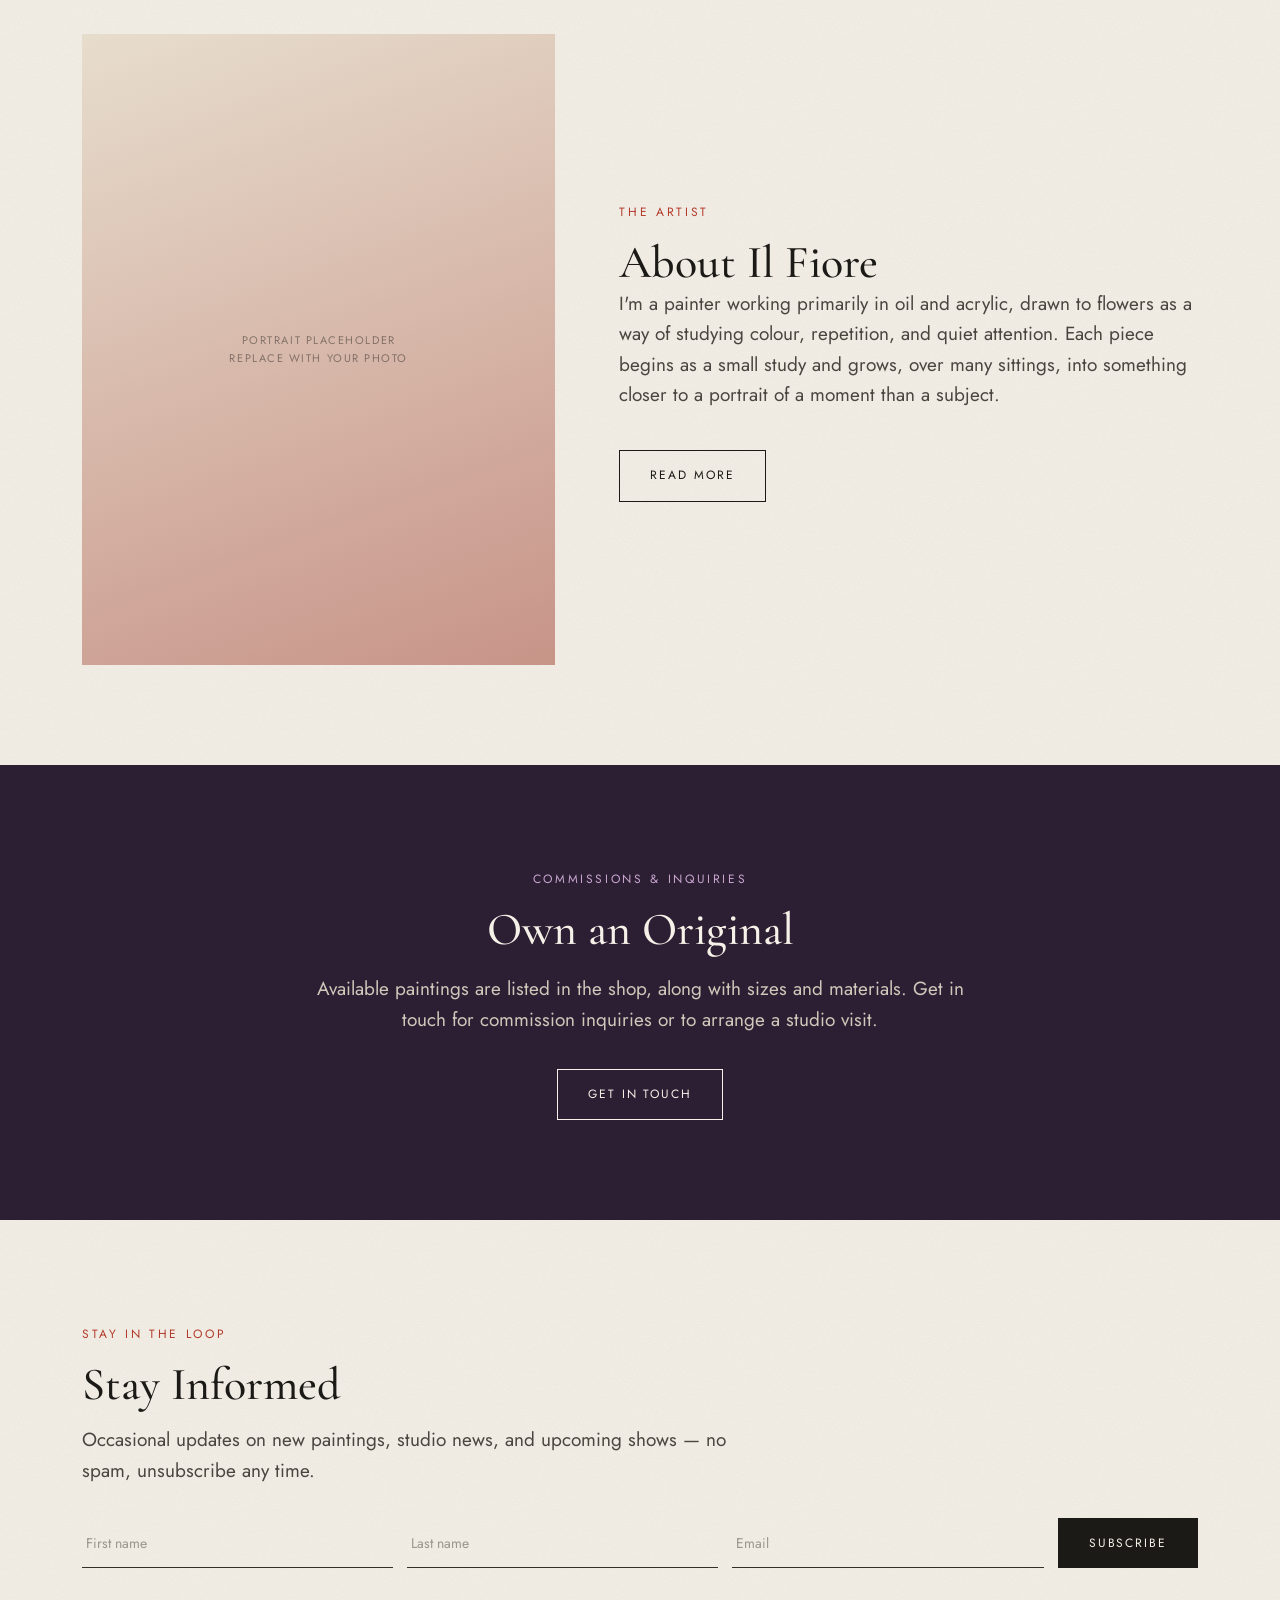
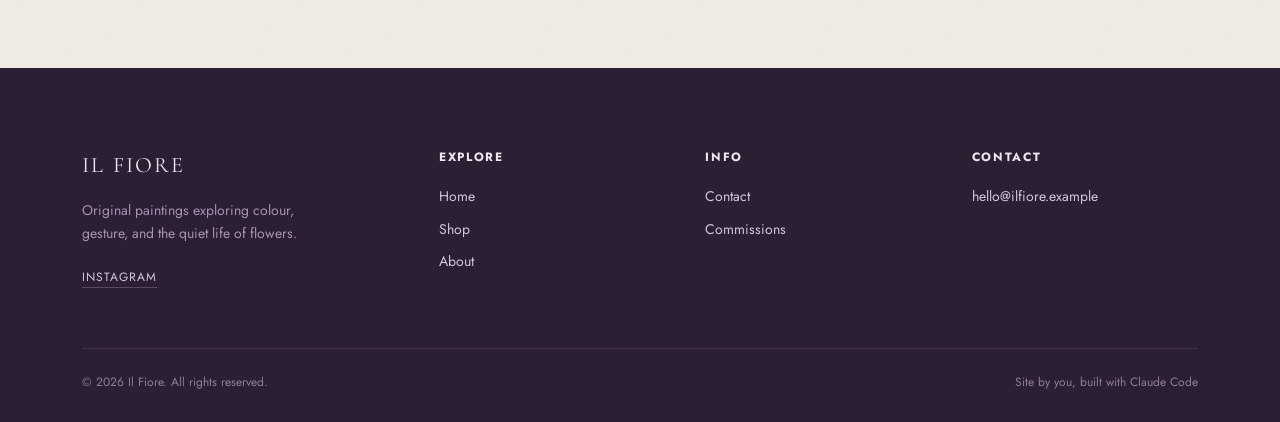
==== commit 830e6147: "Rebuild gallery experience: masonry, full-screen viewer, statement band A structural pass rather tha" ====
--- a/index.html
+++ b/index.html
@@ -22,7 +22,7 @@
 <link rel="preload" as="image" href="assets/works/floral-01.webp" fetchpriority="high">
 <link rel="preconnect" href="https://fonts.googleapis.com">
 <link href="https://fonts.googleapis.com/css2?family=Cormorant+Garamond:wght@400;500;600&family=Jost:wght@400;500&display=swap" rel="stylesheet">
-<link rel="stylesheet" href="css/style.css?v=7">
+<link rel="stylesheet" href="css/style.css?v=8">
 
 <script type="application/ld+json">
 {
@@ -87,6 +87,29 @@
   </div>
 </section>
 
+<div class="ticker">
+  <div class="ticker-track">
+    <div class="ticker-item"><img src="assets/works/floral-01.webp" alt=""><span>Sunflowers and Poppies</span></div>
+    <div class="ticker-item"><img src="assets/works/floral-02.webp" alt=""><span>Peach Bouquet</span></div>
+    <div class="ticker-item"><img src="assets/works/floral-03.webp" alt=""><span>Hydrangea</span></div>
+    <div class="ticker-item"><img src="assets/works/floral-04.webp" alt=""><span>Tulips</span></div>
+    <div class="ticker-item"><img src="assets/works/floral-05.webp" alt=""><span>Wild Berries</span></div>
+    <div class="ticker-item"><img src="assets/works/floral-06.webp" alt=""><span>Cluster</span></div>
+    <div class="ticker-item"><img src="assets/works/floral-07.webp" alt=""><span>Sunflower Field</span></div>
+    <div class="ticker-item"><img src="assets/works/floral-08.webp" alt=""><span>Pastel Bloom</span></div>
+    <div class="ticker-item"><img src="assets/works/floral-09.webp" alt=""><span>Violet and Gold</span></div>
+    <div class="ticker-item"><img src="assets/works/floral-01.webp" alt=""><span>Sunflowers and Poppies</span></div>
+    <div class="ticker-item"><img src="assets/works/floral-02.webp" alt=""><span>Peach Bouquet</span></div>
+    <div class="ticker-item"><img src="assets/works/floral-03.webp" alt=""><span>Hydrangea</span></div>
+    <div class="ticker-item"><img src="assets/works/floral-04.webp" alt=""><span>Tulips</span></div>
+    <div class="ticker-item"><img src="assets/works/floral-05.webp" alt=""><span>Wild Berries</span></div>
+    <div class="ticker-item"><img src="assets/works/floral-06.webp" alt=""><span>Cluster</span></div>
+    <div class="ticker-item"><img src="assets/works/floral-07.webp" alt=""><span>Sunflower Field</span></div>
+    <div class="ticker-item"><img src="assets/works/floral-08.webp" alt=""><span>Pastel Bloom</span></div>
+    <div class="ticker-item"><img src="assets/works/floral-09.webp" alt=""><span>Violet and Gold</span></div>
+  </div>
+</div>
+
 <section>
   <div class="container">
     <div class="section-head reveal">
@@ -134,6 +157,14 @@
         </div>
       </article>
     </div>
+  </div>
+</section>
+
+<section class="statement-band">
+  <div class="container reveal">
+    <p class="statement-line"><span class="hl hl-rose">Colour.</span></p>
+    <p class="statement-line indent-1"><span class="hl hl-gold">Repetition.</span></p>
+    <p class="statement-line indent-2"><span class="hl hl-sage">Quiet attention.</span></p>
   </div>
 </section>
 
@@ -212,19 +243,23 @@
   </div>
 </footer>
 
-<div class="modal-overlay" id="work-modal">
-  <div class="modal-box">
-    <div class="placeholder-art"><img alt=""></div>
-    <div class="modal-info">
-      <button class="modal-close" aria-label="Close">&times;</button>
-      <div class="work-title"></div>
-      <div class="work-sub"></div>
-      <p class="modal-desc"></p>
-      <a href="contact.html" class="btn btn-solid work-inquire">Inquire About This Piece</a>
-    </div>
+<div class="viewer-overlay" id="work-modal">
+  <div class="viewer-topbar">
+    <span class="viewer-counter">01 / 09</span>
+    <button class="viewer-close" aria-label="Close">&times;</button>
+  </div>
+  <div class="viewer-stage">
+    <button class="viewer-nav viewer-prev" aria-label="Previous painting">&#8249;</button>
+    <img class="viewer-image" alt="">
+    <button class="viewer-nav viewer-next" aria-label="Next painting">&#8250;</button>
+  </div>
+  <div class="viewer-caption">
+    <div class="work-title"></div>
+    <div class="work-sub"></div>
+    <a href="contact.html" class="btn btn-solid work-inquire">Inquire About This Piece</a>
   </div>
 </div>
 
-<script src="js/main.js?v=7"></script>
+<script src="js/main.js?v=8"></script>
 </body>
 </html>
--- a/css/style.css
+++ b/css/style.css
@@ -195,15 +195,28 @@
 }
 .section-head .view-all { font-size: 12px; letter-spacing: 0.16em; text-transform: uppercase; border-bottom: 1px solid var(--ink); padding-bottom: 3px; }
 
-/* ===== Work grid & cards ===== */
-.work-grid { display: grid; grid-template-columns: repeat(3, 1fr); gap: 40px 32px; }
-@media (max-width: 960px) { .work-grid { grid-template-columns: repeat(2, 1fr); } }
-@media (max-width: 620px) { .work-grid { grid-template-columns: 1fr; } }
-
-.work-card { cursor: pointer; }
+/* ===== Work grid & cards (masonry) ===== */
+.work-grid { columns: 3 280px; column-gap: 32px; }
+@media (max-width: 960px) { .work-grid { columns: 2 240px; } }
+@media (max-width: 620px) { .work-grid { columns: 1; } }
+
+.work-card {
+  cursor: pointer;
+  display: inline-block;
+  width: 100%;
+  break-inside: avoid;
+  margin-bottom: 32px;
+}
+.work-card:nth-child(3n+2) { margin-top: 48px; }
+.work-card:nth-child(3n+3) { margin-top: 22px; }
+@media (max-width: 960px) {
+  .work-card:nth-child(3n+2), .work-card:nth-child(3n+3) { margin-top: 0; }
+  .work-card:nth-child(2n) { margin-top: 40px; }
+}
+@media (max-width: 620px) { .work-card:nth-child(n) { margin-top: 0; } }
+
 .placeholder-art {
   position: relative;
-  aspect-ratio: 4 / 5;
   border-radius: 2px;
   overflow: hidden;
   margin-bottom: 18px;
@@ -225,8 +238,9 @@
   font-size: 11px; letter-spacing: 0.14em; text-transform: uppercase;
   color: rgba(28,26,23,.45);
 }
-.placeholder-art img { position: absolute; inset: 0; width: 100%; height: 100%; object-fit: cover; transition: transform .7s ease; }
-.work-card:hover .placeholder-art img { transform: scale(1.07); }
+.placeholder-art picture, .placeholder-art img { display: block; width: 100%; height: auto; }
+.placeholder-art img { transition: transform .7s ease; }
+.work-card:hover .placeholder-art img { transform: scale(1.05); }
 
 .hue-1 { background: linear-gradient(150deg,#e9c9c2,#c1857a); }
 .hue-2 { background: linear-gradient(150deg,#dbe0cf,#8a9a7e); }
@@ -285,8 +299,51 @@
 }
 
 /* ===== Page header (interior pages) ===== */
-.page-hero { padding: 70px 0 40px; border-bottom: 1px solid var(--line); }
+.page-hero { position: relative; padding: 70px 0 40px; border-bottom: 1px solid var(--line); overflow: hidden; }
 .page-hero .eyebrow { color: var(--rose); }
+.page-hero::before {
+  content: ""; position: absolute; inset: 0; z-index: 0;
+  background-size: cover; background-position: center;
+  opacity: .16;
+}
+.page-hero::after {
+  content: ""; position: absolute; inset: 0; z-index: 0;
+  background: linear-gradient(90deg, var(--cream) 0%, var(--cream) 30%, rgba(246,241,232,0) 100%);
+}
+.page-hero .container { position: relative; z-index: 1; }
+.page-hero.bg-shop::before { background-image: url("../assets/works/floral-07.jpg"); }
+.page-hero.bg-about::before { background-image: url("../assets/works/floral-03.jpg"); }
+.page-hero.bg-contact::before { background-image: url("../assets/works/floral-09.jpg"); }
+
+/* ===== Statement band ===== */
+.statement-band { background: var(--ink); padding: 130px 0; overflow-x: hidden; }
+.statement-line {
+  font-family: var(--font-serif); font-weight: 500;
+  font-size: clamp(38px, 6.4vw, 88px); line-height: 1.2; margin: 0 0 8px;
+}
+.statement-line.indent-1 { margin-left: 6vw; }
+.statement-line.indent-2 { margin-left: 13vw; }
+.hl {
+  display: inline-block; color: var(--cream);
+  padding: 4px 20px; box-decoration-break: clone; -webkit-box-decoration-break: clone;
+}
+.hl-rose { background: var(--rose); }
+.hl-gold { background: var(--gold); color: var(--ink); }
+.hl-sage { background: var(--sage); }
+@media (max-width: 700px) {
+  .statement-line { font-size: clamp(28px, 9vw, 44px); }
+  .statement-line.indent-1, .statement-line.indent-2 { margin-left: 0; }
+}
+
+/* ===== Ticker strip ===== */
+.ticker { overflow: hidden; background: var(--cream-dim); border-top: 1px solid var(--line); border-bottom: 1px solid var(--line); padding: 16px 0; }
+.ticker-track { display: flex; width: max-content; gap: 36px; animation: tickerScroll 42s linear infinite; }
+.ticker:hover .ticker-track { animation-play-state: paused; }
+.ticker-item { display: flex; align-items: center; gap: 12px; white-space: nowrap; }
+.ticker-item img { width: 42px; height: 42px; object-fit: cover; border-radius: 2px; flex-shrink: 0; }
+.ticker-item span { font-size: 12px; letter-spacing: 0.1em; text-transform: uppercase; color: var(--ink-soft); }
+@keyframes tickerScroll { from { transform: translateX(0); } to { transform: translateX(-50%); } }
+@media (prefers-reduced-motion: reduce) { .ticker-track { animation: none; } }
 
 /* ===== About page ===== */
 .bio-block { margin-bottom: 26px; }
@@ -321,30 +378,46 @@
 .contact-info li { margin-bottom: 22px; }
 .contact-info .label { font-size: 12px; letter-spacing: .1em; text-transform: uppercase; color: var(--rose); display:block; margin-bottom: 4px; }
 
-/* ===== Lightbox modal ===== */
-.modal-overlay {
-  position: fixed; inset: 0; background: rgba(28,26,23,.86);
-  display: flex; align-items: center; justify-content: center; z-index: 200; padding: 24px;
+/* ===== Full-screen viewer ===== */
+.viewer-overlay {
+  position: fixed; inset: 0; background: var(--ink); z-index: 300;
+  display: flex; flex-direction: column;
   opacity: 0; visibility: hidden; pointer-events: none;
-  transition: opacity .3s ease, visibility 0s linear .3s;
-}
-.modal-overlay.open { opacity: 1; visibility: visible; pointer-events: auto; transition: opacity .3s ease, visibility 0s; }
-.modal-box {
-  background: var(--cream); max-width: 880px; width: 100%; max-height: 88vh; overflow: auto;
-  display: grid; grid-template-columns: 1.1fr 1fr;
-  transform: scale(.94) translateY(10px); transition: transform .35s ease;
-}
-.modal-overlay.open .modal-box { transform: scale(1) translateY(0); }
-@media (max-width: 760px) { .modal-box { grid-template-columns: 1fr; } }
-.modal-box .placeholder-art { aspect-ratio: 4/5; margin: 0; border-radius: 0; }
-.modal-info { padding: 40px; position: relative; }
-.modal-close {
-  position: absolute; top: 16px; right: 20px; background: none; border: none;
-  font-size: 22px; line-height: 1; color: var(--ink);
-}
-.modal-info .work-title { font-size: 28px; margin-bottom: 6px; }
-.modal-info .work-sub { color: #6b6659; margin-bottom: 24px; }
-.modal-info p { color: #4a463f; margin-bottom: 24px; }
+  transition: opacity .4s ease, visibility 0s linear .4s;
+}
+.viewer-overlay.open { opacity: 1; visibility: visible; pointer-events: auto; transition: opacity .4s ease, visibility 0s; }
+.viewer-topbar { display: flex; justify-content: space-between; align-items: center; padding: 24px 28px; flex-shrink: 0; }
+.viewer-counter { color: #9a968c; font-size: 12px; letter-spacing: 0.14em; }
+.viewer-close { background: none; border: none; color: var(--cream); font-size: 26px; line-height: 1; }
+.viewer-stage { position: relative; flex: 1; display: flex; align-items: center; justify-content: center; padding: 0 90px 20px; min-height: 0; }
+.viewer-image {
+  max-width: 100%; max-height: 100%; object-fit: contain;
+  box-shadow: 0 30px 70px rgba(0,0,0,.45);
+  opacity: 0; transform: scale(.96); transition: opacity .45s ease, transform .45s ease;
+}
+.viewer-image.shown { opacity: 1; transform: scale(1); }
+.viewer-nav {
+  position: absolute; top: 50%; transform: translateY(-50%); z-index: 2;
+  width: 48px; height: 48px; border-radius: 50%;
+  display: flex; align-items: center; justify-content: center;
+  background: rgba(255,255,255,.06); border: 1px solid rgba(255,255,255,.3);
+  color: var(--cream); font-size: 24px; line-height: 1;
+  transition: background .2s ease;
+}
+.viewer-nav:hover { background: rgba(255,255,255,.18); }
+.viewer-prev { left: 24px; }
+.viewer-next { right: 24px; }
+.viewer-caption { text-align: center; padding: 8px 24px 34px; flex-shrink: 0; }
+.viewer-caption .work-title { font-family: var(--font-serif); font-size: 26px; color: var(--cream); margin-bottom: 6px; }
+.viewer-caption .work-sub { color: #9a968c; font-size: 14px; margin-bottom: 18px; }
+.viewer-caption .work-inquire { display: inline-block; font-size: 11px; letter-spacing: 0.14em; text-transform: uppercase; border-bottom: 1px solid var(--rose); color: #d38d74; padding-bottom: 3px; }
+
+@media (max-width: 700px) {
+  .viewer-stage { padding: 0 20px 16px; }
+  .viewer-nav { width: 38px; height: 38px; font-size: 18px; }
+  .viewer-prev { left: 8px; }
+  .viewer-next { right: 8px; }
+}
 
 /* ===== Utility ===== */
 .text-center { text-align: center; }
